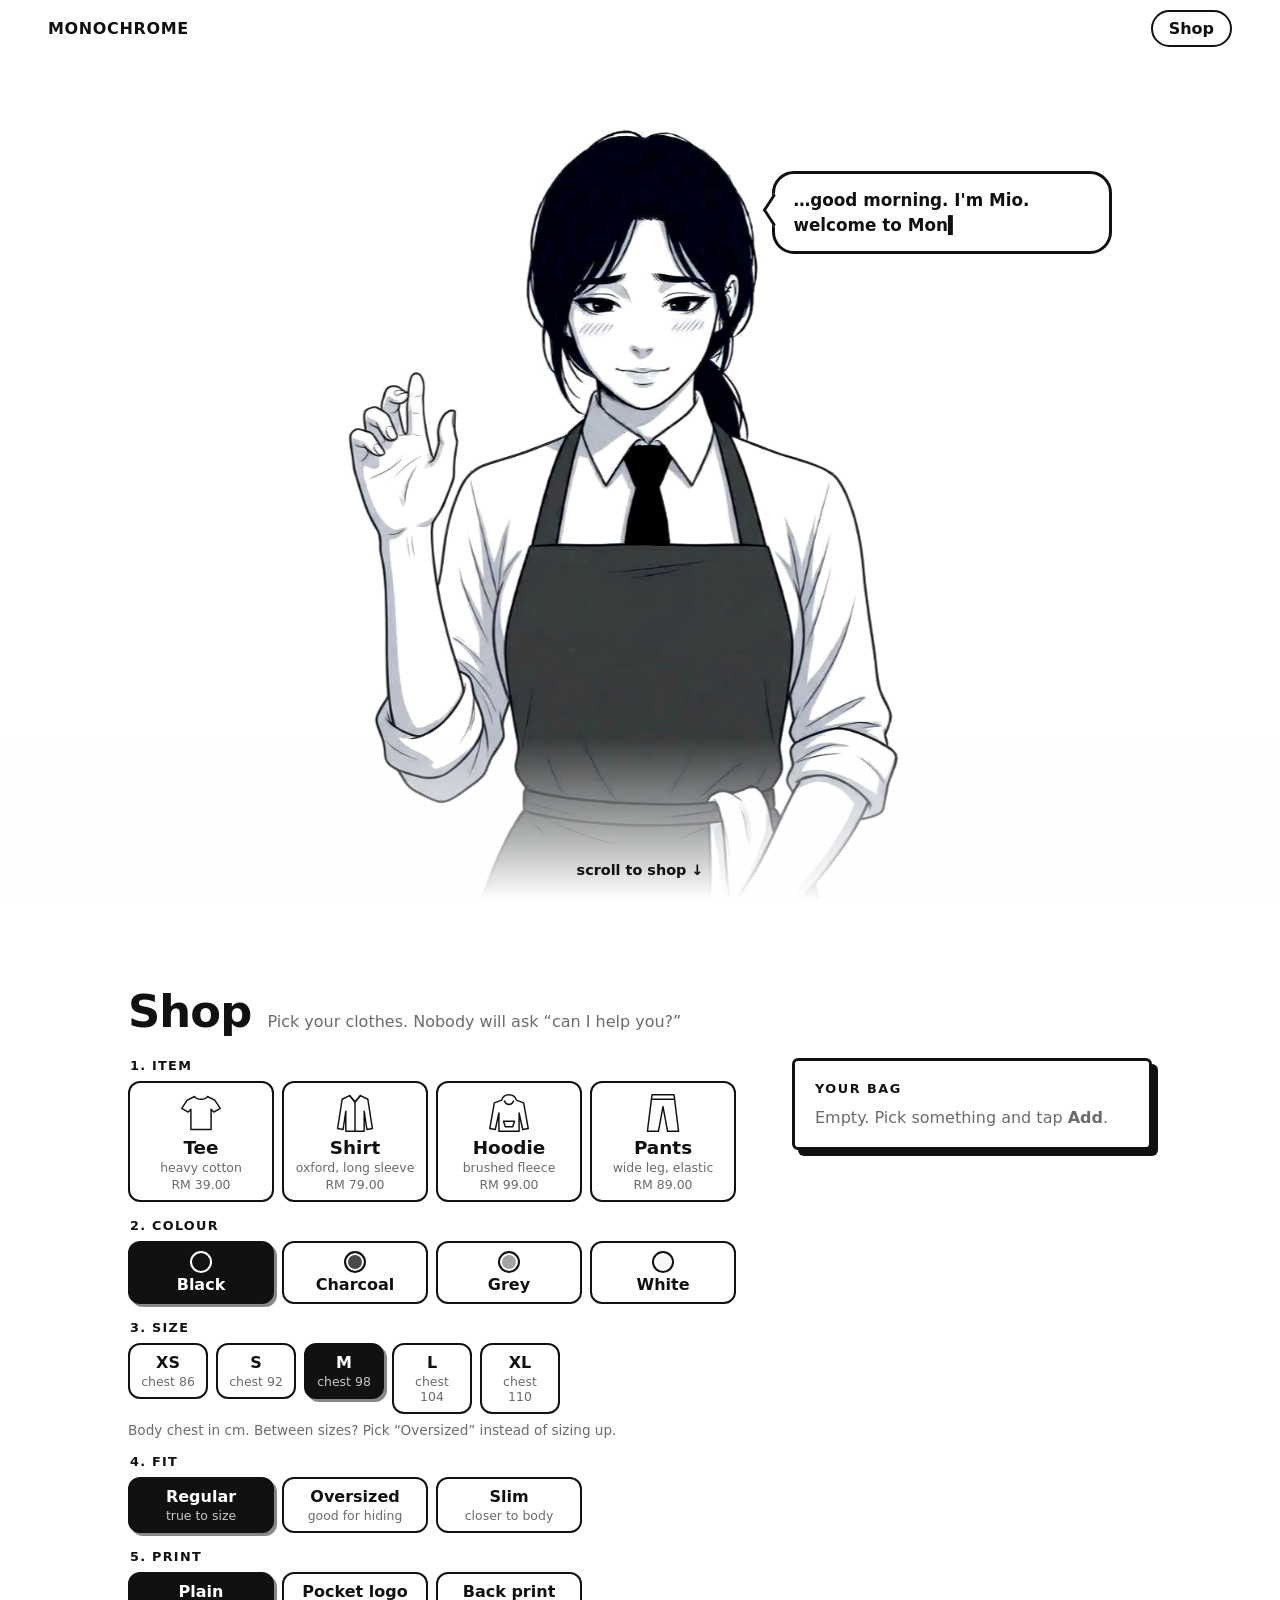
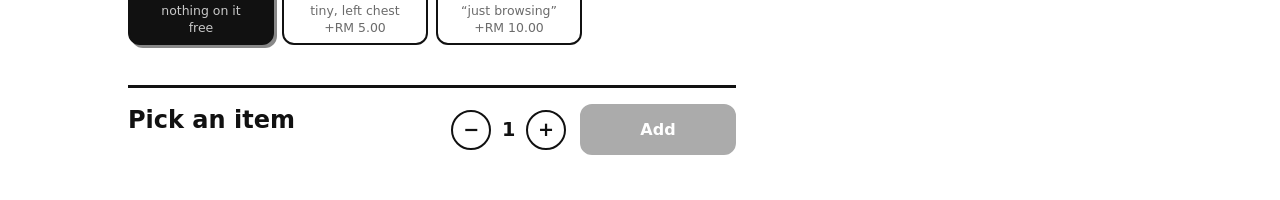
==== index.html @ e7233a68 "Monochrome: black-and-white clothing shop with Mio Same template as kopi-introvert: shy shopkeeper h" ====
<!doctype html>
<html lang="en">
<head>
  <meta charset="utf-8">
  <meta name="viewport" content="width=device-width, initial-scale=1, viewport-fit=cover">
  <meta name="theme-color" content="#ffffff">
  <meta name="description" content="Black-and-white clothing, picked without small talk.">
  <title>Monochrome</title>
  <link rel="stylesheet" href="styles.css">
</head>
<body>
  <nav class="nav">
    <a class="brand" id="brand" href="#hero">Monochrome</a>
    <a class="nav-order" href="#order">Shop</a>
  </nav>

  <!-- ── Section 1: Mio runs the shop ── -->
  <section class="hero" id="hero" aria-label="Mio, the shy shopkeeper">
    <div class="mio-figure" id="mioFigure">
      <button class="mio" id="mio" type="button" aria-label="Poke Mio">
        <img class="mio-img" id="mioImg" alt="" decoding="async">
        <img class="mio-blink" id="mioBlink" alt="" decoding="async">
      </button>

      <div class="bubble" id="bubble">
        <p class="bubble-text" id="bubbleText" aria-hidden="true"></p>
        <p class="sr-only" id="bubbleLive" aria-live="polite"></p>
        <div class="bubble-choices" id="choices" role="group" aria-label="Reply to Mio"></div>
      </div>
    </div>

    <button class="talk-btn" id="talkBtn" type="button" hidden>Talk to Mio</button>
    <a class="scroll-cue" href="#order">scroll to shop <span aria-hidden="true">↓</span></a>
  </section>

  <!-- ── Section 2: shopping ── -->
  <section class="order" id="order" aria-labelledby="orderTitle">
    <header class="order-head">
      <h2 id="orderTitle">Shop</h2>
      <p>Pick your clothes. Nobody will ask “can I help you?”</p>
    </header>

    <div class="order-grid">
      <form class="builder" id="builder">
        <fieldset>
          <legend>1. Item</legend>
          <div class="chips items" id="itemChips"></div>
        </fieldset>

        <fieldset>
          <legend>2. Colour</legend>
          <div class="chips" id="colourChips"></div>
        </fieldset>

        <fieldset>
          <legend>3. Size</legend>
          <div class="chips sizes" id="sizeChips"></div>
          <p class="hint" id="sizeHint">&nbsp;</p>
        </fieldset>

        <fieldset>
          <legend>4. Fit</legend>
          <div class="chips" id="fitChips"></div>
        </fieldset>

        <fieldset>
          <legend>5. Print</legend>
          <div class="chips" id="printChips"></div>
          <p class="hint" id="printHint">Pants don’t get a back print. Nobody looks there anyway.</p>
        </fieldset>

        <div class="add-row">
          <div class="add-name">
            <span class="preview" id="preview" aria-hidden="true"></span>
            <div class="add-text">
              <p class="name-line" id="nameLine">Pick an item</p>
              <p class="plain" id="plainName">&nbsp;</p>
            </div>
          </div>
          <div class="qty" role="group" aria-label="Quantity">
            <button type="button" id="qtyDown" aria-label="One less">−</button>
            <output id="qty" aria-live="polite">1</output>
            <button type="button" id="qtyUp" aria-label="One more">+</button>
          </div>
          <button type="submit" class="btn main" id="addBtn" disabled>Add <span id="addPrice"></span></button>
        </div>
      </form>

      <aside class="summary-wrap">
        <!-- Mio peeking over the bag card (shows once assets/peek.jpg exists) -->
        <div class="peek" id="peek" aria-hidden="true">
          <div class="peek-clip"><img class="peek-img" id="peekImg" alt="" decoding="async"></div>
          <p class="peek-bubble" id="peekBubble"></p>
        </div>
        <div class="summary" id="summary" aria-live="polite"></div>
      </aside>
    </div>
  </section>

  <script src="config.js"></script>
  <script src="app.js"></script>
  <script src="mio.js"></script>
</body>
</html>
---- styles.css ----
/* Monochrome: black & white, manga style — to match Mio's ink art. */
:root {
  --paper: #ffffff;
  --ink: #111111;
  --grey: #6b6b6b;
  --soft: #f0f0f0;
  --line: 3px solid var(--ink);
  --nav-h: 56px;
  color-scheme: light;
  font-family: system-ui, -apple-system, "Segoe UI", Roboto, sans-serif;
  color: var(--ink);
}

* { box-sizing: border-box; }
html { scroll-behavior: smooth; }
html, body { margin: 0; background: var(--paper); }
.sr-only { position: absolute; width: 1px; height: 1px; overflow: hidden; clip: rect(0 0 0 0); white-space: nowrap; }
button { font: inherit; color: inherit; }
a { color: inherit; }

/* ── Nav ── */
.nav {
  position: fixed; top: 0; left: 0; right: 0; z-index: 20; height: var(--nav-h);
  display: flex; align-items: center; justify-content: space-between;
  padding: 0 clamp(16px, 4vw, 48px);
  background: rgba(255, 255, 255, .85); backdrop-filter: blur(6px);
}
.brand { font-weight: 900; letter-spacing: .04em; text-transform: uppercase; text-decoration: none; }
.nav-order {
  font-weight: 800; text-decoration: none; padding: 7px 16px;
  border: 2px solid var(--ink); border-radius: 999px;
}
.nav-order:hover { background: var(--ink); color: var(--paper); }

/* ══ Section 1: hero ══ */
.hero {
  position: relative; overflow: hidden; isolation: isolate;
  height: 100vh; height: 100svh; min-height: 520px;
  background: var(--paper);
}
.hero::after { /* fade into the next section, like the portfolio */
  content: ""; position: absolute; inset: 0; z-index: 3; pointer-events: none;
  background: linear-gradient(to bottom, transparent 82%, var(--paper) 100%);
}
.mio-figure {
  position: absolute; bottom: 0; left: 50%; z-index: 1;
  height: min(92%, 125vw); aspect-ratio: 1 / 1;
  transform: translateX(-50%);
  animation: rise 1s cubic-bezier(.2, .8, .2, 1) .2s both;
}
@keyframes rise { from { opacity: 0; translate: 0 10%; } }
.mio {
  position: absolute; inset: 0; padding: 0; border: 0; background: none; cursor: pointer;
  -webkit-tap-highlight-color: transparent;
  transform-origin: 50% 100%;
  animation: breathe 4.2s ease-in-out infinite;
}
@keyframes breathe { 50% { transform: scale(1.004, 1.012); } }
.mio img {
  position: absolute; inset: 0; width: 100%; height: 100%; object-fit: contain;
  /* The art's background is slightly off-white: lift it to pure white and fade the edges
     so there's no visible rectangle around her. */
  filter: brightness(1.03) contrast(1.04);
  -webkit-mask-image: linear-gradient(to right, transparent, #000 14%, #000 86%, transparent),
                      linear-gradient(to bottom, transparent, #000 6%);
  -webkit-mask-composite: source-in;
  mask-image: linear-gradient(to right, transparent, #000 14%, #000 86%, transparent),
              linear-gradient(to bottom, transparent, #000 6%);
  mask-composite: intersect;
}
.mio-blink { visibility: hidden; }
.mio.can-blink.blinking .mio-blink { visibility: visible; }
.mio.pop .mio-img { animation: pop .26s cubic-bezier(.3, 1.5, .5, 1); }
@keyframes pop { from { translate: 0 1.4%; } }
.mio:focus-visible { outline: 3px dashed var(--ink); outline-offset: -20px; }

/* Speech bubble: beside her head on desktop */
.bubble {
  position: absolute; z-index: 4;
  left: 66%; top: 12%;
  width: max-content; max-width: min(340px, 34vw);
  padding: 14px 18px;
  background: var(--paper); border: var(--line); border-radius: 22px;
  opacity: 0; transform: scale(.6) rotate(-4deg); transform-origin: 0 30px;
  transition: opacity .18s ease, transform .28s cubic-bezier(.3, 1.6, .5, 1);
}
.bubble.show { opacity: 1; transform: none; }
.bubble::after { /* tail pointing left at her face */
  content: ""; position: absolute; left: -11px; top: 26px;
  width: 17px; height: 17px; background: var(--paper);
  border-left: var(--line); border-bottom: var(--line);
  transform: rotate(45deg) skew(12deg, 12deg);
}
.bubble-text { margin: 0; font-size: 1.05rem; font-weight: 600; line-height: 1.45; min-height: 1.45em; }
.bubble-text em { font-style: normal; font-weight: 900; }
.bubble.typing .bubble-text::after { content: "▍"; animation: caret .7s steps(1) infinite; }
@keyframes caret { 50% { opacity: 0; } }

.bubble-choices { display: flex; flex-wrap: wrap; gap: 6px; margin-top: 10px; }
.bubble-choices:empty { display: none; }
.choice {
  padding: 8px 14px; cursor: pointer; text-align: left;
  font-size: .9rem; font-weight: 700;
  background: var(--paper); border: 2px solid var(--ink); border-radius: 999px;
  animation: choice-in .2s ease-out backwards;
}
.choice:hover, .choice:focus-visible { background: var(--ink); color: var(--paper); outline: none; }
.choice.main { background: var(--ink); color: var(--paper); }
.choice.main:hover { background: #444; }
.choice em { font-style: normal; font-weight: 900; }
@keyframes choice-in { from { opacity: 0; translate: 0 4px; } }

.talk-btn, .scroll-cue {
  position: absolute; left: 50%; z-index: 5; translate: -50% 0;
  font-weight: 800; text-decoration: none; white-space: nowrap;
}
.talk-btn {
  bottom: 84px; padding: 10px 20px; cursor: pointer;
  background: var(--paper); border: var(--line); border-radius: 999px; box-shadow: 3px 3px 0 var(--ink);
}
.scroll-cue { bottom: 22px; font-size: .9rem; animation: nudge 1.8s ease-in-out infinite; }
@keyframes nudge { 50% { translate: -50% 5px; } }

/* Phones: bubble centered above her head */
@media (max-width: 700px) {
  .mio-figure { height: min(78%, 125vw); }
  .bubble {
    left: 50%; top: auto; bottom: 92%;
    width: calc(100vw - 32px); max-width: 420px;
    transform-origin: 50% 100%; translate: -50% 0;
  }
  .bubble::after {
    left: calc(50% - 9px); top: auto; bottom: -11px;
    border-left: 0; border-right: var(--line);
  }
}

/* ══ Section 2: order ══ */
.order {
  /* A full screen of its own, like the hero */
  min-height: 100vh; min-height: 100svh;
  display: flex; flex-direction: column; justify-content: center;
  max-width: 1120px; margin: 0 auto;
  padding: calc(var(--nav-h) + 16px) clamp(16px, 4vw, 48px) 32px;
}
.order-head { display: flex; flex-wrap: wrap; align-items: baseline; gap: 4px 16px; }
.order-head h2 { margin: 0; font-size: clamp(2rem, 4vw, 2.8rem); font-weight: 900; letter-spacing: -.02em; }
.order-head p { margin: 0; color: var(--grey); }
.order-grid { display: grid; grid-template-columns: 1fr; gap: 40px; margin-top: 20px; }
@media (min-width: 900px) {
  .order-grid { grid-template-columns: minmax(0, 1fr) 360px; gap: 56px; }
  .order-grid .summary-wrap { position: sticky; top: calc(var(--nav-h) + 24px); align-self: start; }
}

fieldset { border: 0; padding: 0; margin: 0 0 16px; }
legend { font-weight: 900; font-size: .8rem; text-transform: uppercase; letter-spacing: .1em; margin-bottom: 8px; }
.chips { display: grid; grid-template-columns: repeat(auto-fill, minmax(118px, 1fr)); gap: 8px; }
.chip { position: relative; cursor: pointer; }
.chip input { position: absolute; opacity: 0; pointer-events: none; }
.chip span {
  display: flex; flex-direction: column; align-items: center; justify-content: center; gap: 2px;
  min-height: 54px; padding: 8px; text-align: center;
  border: 2px solid var(--ink); border-radius: 12px; background: var(--paper);
  transition: background .12s, color .12s, transform .08s;
}
.items .chip span { min-height: 120px; }
.items .chip b { font-size: 1.15rem; }
.sizes { grid-template-columns: repeat(auto-fill, minmax(76px, 1fr)); }

/* Garment outlines: --fill is the chosen colour (transparent on the item chips) */
.garment { display: block; width: 44px; height: 44px; overflow: visible; }
.garment path { fill: var(--fill); stroke: currentColor; stroke-width: 1.6; stroke-linejoin: round; stroke-linecap: round; }
.garment path[fill="none"] { fill: none; }
.swatch {
  display: block; width: 22px; height: 22px; border-radius: 50%;
  border: 2px solid var(--ink); box-shadow: inset 0 0 0 2px var(--paper);
}
.chip input:checked + span .swatch { border-color: var(--paper); box-shadow: inset 0 0 0 2px var(--ink); }
.chip small { color: var(--grey); font-size: .78rem; }
.chip:hover span { background: var(--soft); }
.chip input:checked + span { background: var(--ink); color: var(--paper); box-shadow: 3px 3px 0 #888; }
.chip input:checked + span small { color: #c8c8c8; }
.chip input:focus-visible + span { outline: 3px dashed var(--ink); outline-offset: 3px; }
.chip input:disabled + span { opacity: .3; cursor: not-allowed; }
.chip:active span { transform: scale(.97); }
.hint { margin: 8px 0 0; font-size: .85rem; color: var(--grey); }

.builder.flash { animation: flash .8s ease-out; }
@keyframes flash { 30% { background: var(--soft); } }

/* Fixed layout so picking an item never changes the section's height */
.add-row {
  display: grid; grid-template-columns: minmax(0, 1fr) auto auto; align-items: center; gap: 14px;
  padding: 16px 0 0; border-top: var(--line);
}
.add-row .btn { min-width: 156px; }
.add-name { min-width: 0; display: flex; align-items: center; gap: 12px; }
.add-text { min-width: 0; }
.preview { flex: none; width: 56px; height: 56px; display: grid; place-items: center; }
.preview:empty { display: none; }
.preview .garment, .order-list .mini .garment { color: #6b6b6b; }
.preview .garment { width: 56px; height: 56px; }
.name-line, .plain { white-space: nowrap; overflow: hidden; text-overflow: ellipsis; }
.name-line { margin: 0; font-size: 1.5rem; font-weight: 900; line-height: 1.15; }
.plain { margin: 2px 0 0; color: var(--grey); font-size: .9rem; }
@media (max-width: 560px) {
  .add-row { grid-template-columns: auto minmax(0, 1fr); grid-template-areas: "name name" "qty add"; }
  .add-name { grid-area: name; }
  .qty { grid-area: qty; }
  .add-row .btn { grid-area: add; min-width: 0; }
}
.qty { display: flex; align-items: center; gap: 4px; }
.qty button {
  width: 40px; height: 40px; border-radius: 50%; cursor: pointer; font-size: 1.2rem; font-weight: 800;
  border: 2px solid var(--ink); background: var(--paper);
}
.qty output { min-width: 2ch; text-align: center; font-size: 1.2rem; font-weight: 900; }

.btn {
  padding: 13px 20px; cursor: pointer; font-weight: 800; font-size: 1rem;
  border: var(--line); border-radius: 12px; background: var(--paper);
  box-shadow: 3px 3px 0 var(--ink); transition: transform .08s, box-shadow .08s;
}
.btn:active { transform: translate(3px, 3px); box-shadow: none; }
.btn.main { background: var(--ink); color: var(--paper); }
.btn:disabled { opacity: .35; cursor: not-allowed; box-shadow: none; }
.btn.quiet { border-style: dashed; box-shadow: none; }
.btn-row { display: flex; gap: 10px; margin-top: 16px; }
.btn-row .btn { flex: 1; }

/* ── Order summary card ── */
.summary-wrap { position: relative; }
.summary {
  position: relative; z-index: 2; padding: 20px;
  border: var(--line); border-radius: 6px; background: var(--paper);
  box-shadow: 6px 6px 0 var(--ink);
}
.summary h3 { margin: 0 0 12px; font-size: .8rem; font-weight: 900; text-transform: uppercase; letter-spacing: .12em; }
.empty { margin: 0; color: var(--grey); }
.order-list { list-style: none; margin: 0; padding: 0; }
.order-list li { display: flex; align-items: center; gap: 10px; padding: 10px 0; border-top: 1px solid var(--ink); }
.order-list .q { font-weight: 900; min-width: 2.2ch; }
.order-list .mini .garment { width: 30px; height: 30px; }
.order-list .info { flex: 1; min-width: 0; }
.order-list .info b { display: block; }
.order-list .info small { color: var(--grey); }
.order-list .remove {
  width: 28px; height: 28px; flex: none; border-radius: 50%; cursor: pointer;
  border: 2px solid var(--ink); background: var(--paper);
}
.total { display: flex; justify-content: space-between; padding-top: 12px; border-top: var(--line); font-size: 1.15rem; font-weight: 900; }

.pay-amount { text-align: center; font-size: 2rem; font-weight: 900; margin: 0 0 10px; }
.qr-box {
  position: relative; width: min(240px, 100%); aspect-ratio: 1; margin: 0 auto; padding: 12px;
  border: var(--line); border-radius: 6px;
}
.qr-box img, .qr-box svg { display: block; width: 100%; height: 100%; object-fit: contain; }
.qr-demo {
  position: absolute; left: 8px; right: 8px; bottom: 8px; margin: 0; padding: 5px 6px;
  background: var(--ink); color: var(--paper); font-size: .72rem; text-align: center; border-radius: 4px;
}
.payee { text-align: center; color: var(--grey); margin: 8px 0 0; }

.card-kicker { margin: 0; text-align: center; font-size: .75rem; font-weight: 900; text-transform: uppercase; letter-spacing: .14em; }
.card-number { margin: 2px 0 10px; text-align: center; font-size: 3.6rem; font-weight: 900; line-height: 1; letter-spacing: -.03em; }
.card-items { list-style: none; margin: 0; padding: 0; }
.card-items li { padding: 10px 0; border-top: 2px solid var(--ink); }
.card-items .big { display: block; font-size: 1.5rem; font-weight: 900; line-height: 1.1; }
.card-items small { color: var(--grey); }
.card-meta { margin: 12px 0 0; text-align: center; color: var(--grey); font-size: .85rem; }

/* ── Mio peeking over the summary card ── */
.peek {
  display: none; position: absolute; z-index: 1; top: 0; right: 8%;
  width: clamp(160px, 22vw, 240px); aspect-ratio: 2 / 1;
  transform: translateY(-75%);          /* the drawn table edge sits on the card's top edge */
}
.peek.ready { display: block; }
.peek-clip { position: absolute; inset: 0 0 25% 0; overflow: hidden; }
.peek-img { display: block; width: 100%; height: auto; translate: 0 75%; transition: translate .5s cubic-bezier(.3, .7, .3, 1); }
.peek.up .peek-img { translate: 0 0; }
.peek-bubble {
  position: absolute; right: 100%; top: 0; margin: 0 8px 0 0;
  width: max-content; max-width: 200px; padding: 8px 12px;
  background: var(--paper); border: 2px solid var(--ink); border-radius: 16px;
  font-size: .85rem; font-weight: 700;
  opacity: 0; transform: scale(.7); transform-origin: 100% 100%;
  transition: opacity .15s, transform .25s cubic-bezier(.3, 1.6, .5, 1);
}
.peek-bubble.show { opacity: 1; transform: none; }

@media (prefers-reduced-motion: reduce) {
  html { scroll-behavior: auto; }
  *, *::before, *::after { animation: none !important; transition: none !important; }
}
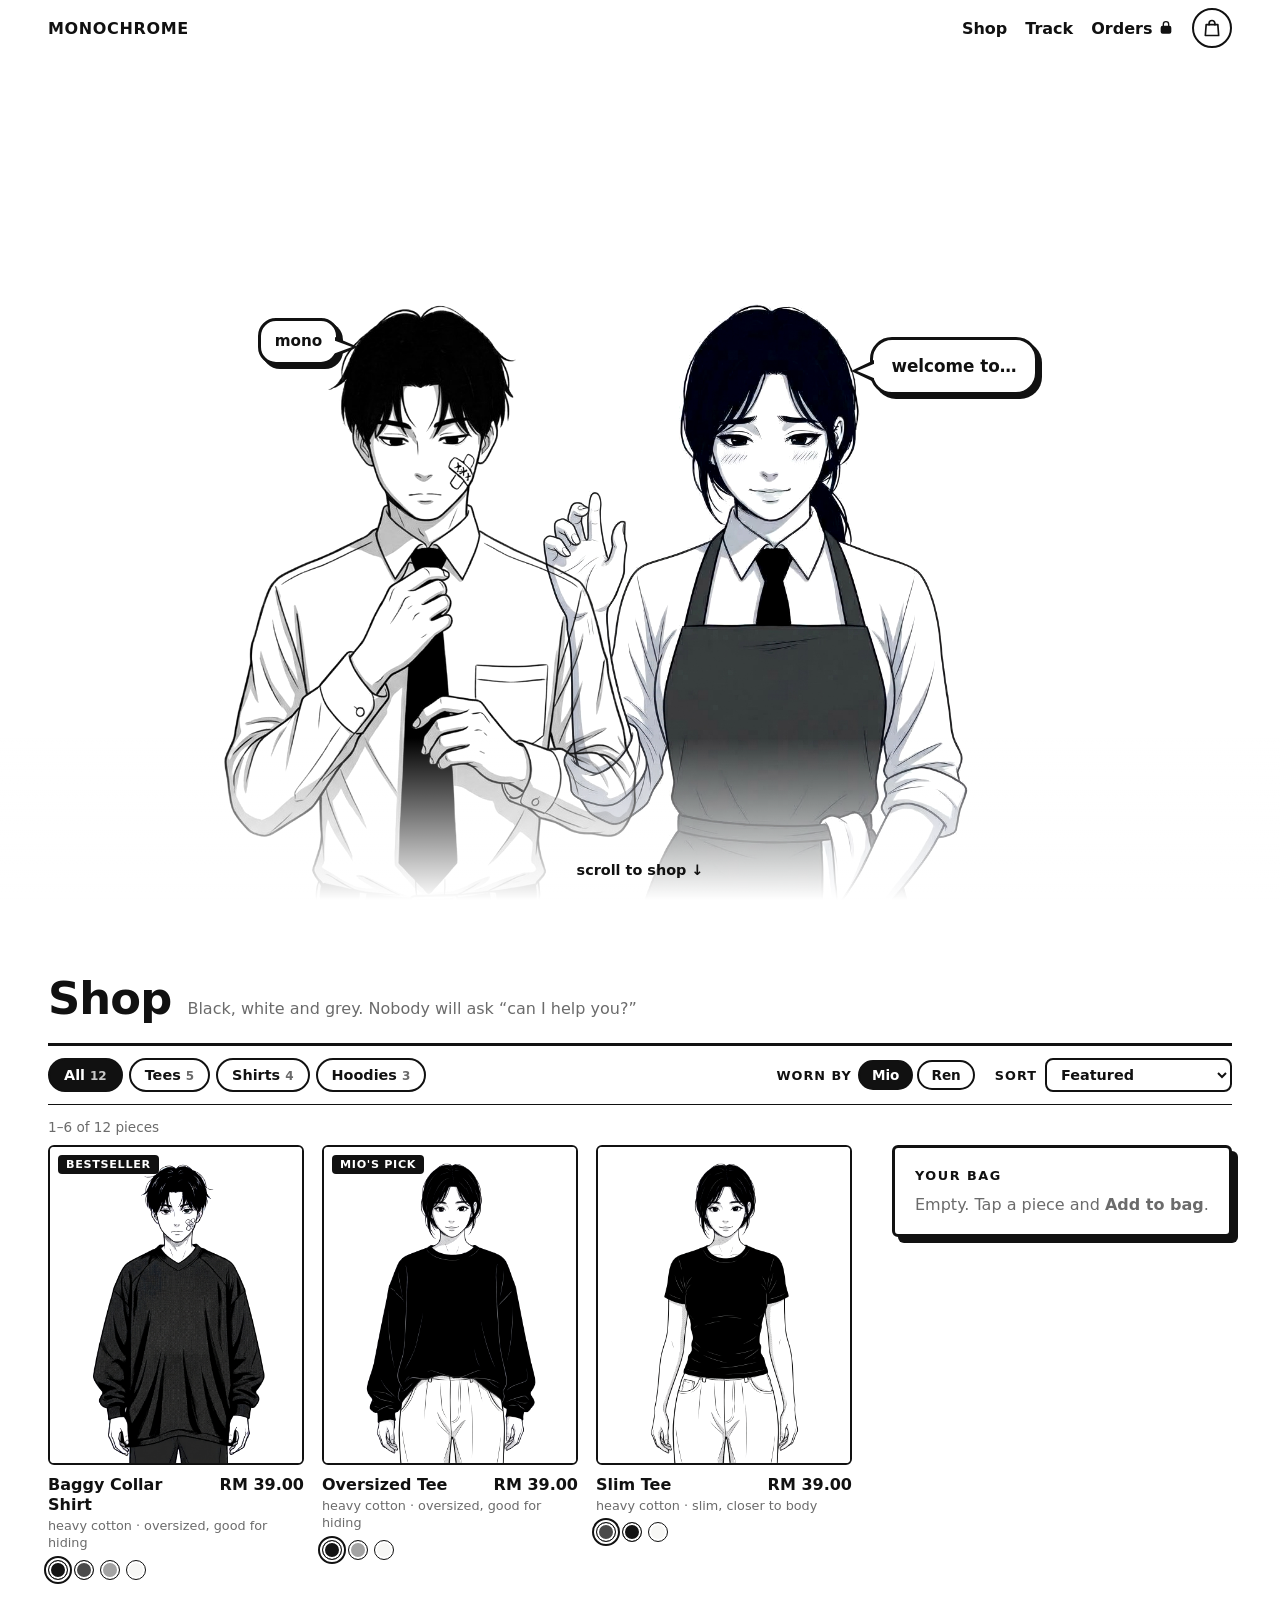
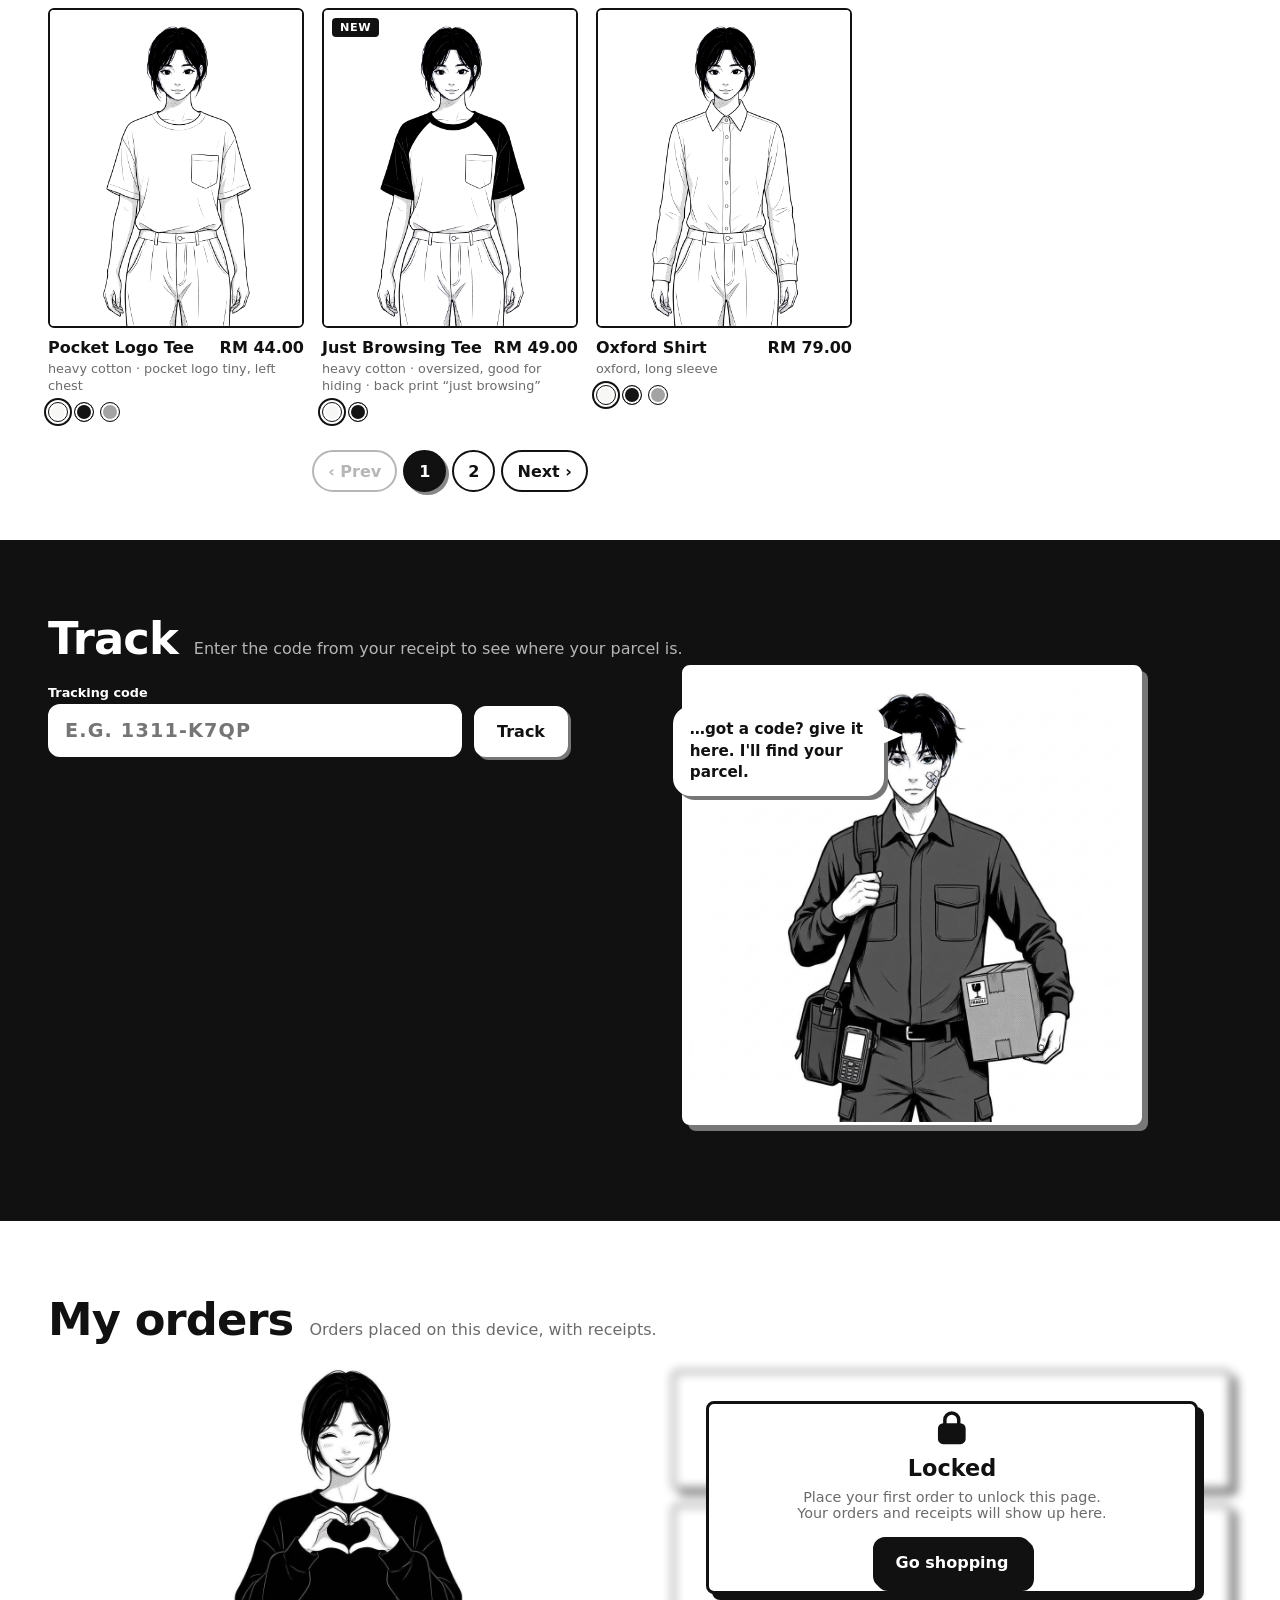
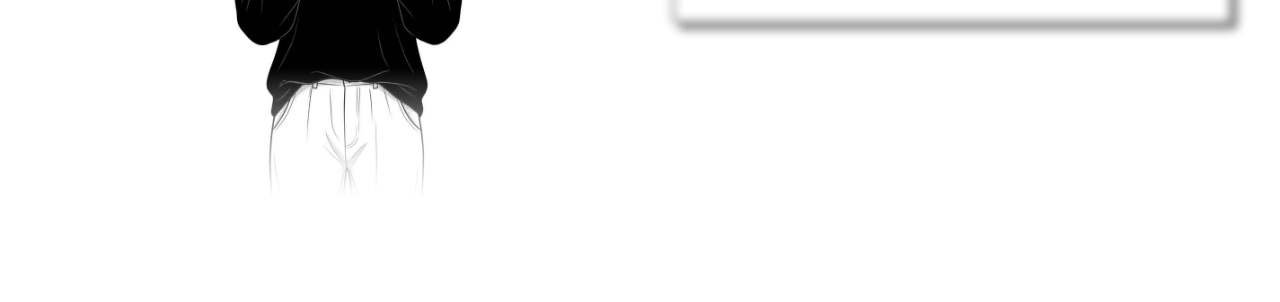
==== commit 461c0213: "monochrome" ====
--- a/index.html
+++ b/index.html
@@ -11,11 +11,29 @@
 <body>
   <nav class="nav">
     <a class="brand" id="brand" href="#hero">Monochrome</a>
-    <a class="nav-order" href="#order">Shop</a>
+    <div class="nav-links">
+      <a class="nav-link" href="#order">Shop</a>
+      <a class="nav-link" href="#track">Track</a>
+      <a class="nav-link nav-me" id="navMe" href="#me" data-locked="true">Orders <span class="lock-slot"></span></a>
+      <a class="nav-order" id="navBag" href="#bag" aria-label="Bag, empty">
+        <svg class="bag-icon" viewBox="0 0 24 24" aria-hidden="true"><path d="M5 8h14l1 13H4Z"/><path d="M8.5 8V6.5a3.5 3.5 0 0 1 7 0V8" fill="none"/></svg>
+        <span class="bag-count" id="bagCount" aria-hidden="true" hidden>0</span>
+      </a>
+    </div>
   </nav>
 
   <!-- ── Section 1: Mio runs the shop ── -->
-  <section class="hero" id="hero" aria-label="Mio, the shy shopkeeper">
+  <section class="hero" id="hero" aria-label="Mio and Ren, the shopkeepers">
+    <!-- Ren: desktop only, stands beside Mio and chimes in -->
+    <div class="ren-figure" id="renFigure">
+      <button class="ren" id="ren" type="button" aria-label="Poke Ren">
+        <img class="ren-img" id="renImg" alt="" decoding="async">
+        <img class="ren-blink" id="renBlink" alt="" decoding="async">
+      </button>
+      <p class="ren-bubble" id="renBubble" aria-hidden="true"></p>
+      <p class="sr-only" id="renLive" aria-live="polite"></p>
+    </div>
+
     <div class="mio-figure" id="mioFigure">
       <button class="mio" id="mio" type="button" aria-label="Poke Mio">
         <img class="mio-img" id="mioImg" alt="" decoding="async">
@@ -33,61 +51,36 @@
     <a class="scroll-cue" href="#order">scroll to shop <span aria-hidden="true">↓</span></a>
   </section>
 
-  <!-- ── Section 2: shopping ── -->
+  <!-- ── Section 2: the catalogue ── -->
   <section class="order" id="order" aria-labelledby="orderTitle">
     <header class="order-head">
       <h2 id="orderTitle">Shop</h2>
-      <p>Pick your clothes. Nobody will ask “can I help you?”</p>
+      <p>Black, white and grey. Nobody will ask “can I help you?”</p>
     </header>
 
+    <div class="shop-bar">
+      <div class="tabs" id="tabs" role="group" aria-label="Category"></div>
+      <div class="bar-right">
+        <div class="worn" role="group" aria-label="Worn by"><span>Worn by</span><span id="worn"></span></div>
+        <label class="sort">Sort
+          <select id="sort">
+            <option value="featured">Featured</option>
+            <option value="low">Price: low to high</option>
+            <option value="high">Price: high to low</option>
+          </select>
+        </label>
+      </div>
+    </div>
+
     <div class="order-grid">
-      <form class="builder" id="builder">
-        <fieldset>
-          <legend>1. Item</legend>
-          <div class="chips items" id="itemChips"></div>
-        </fieldset>
+      <div>
+        <p class="count" id="count"></p>
+        <div class="products" id="products"></div>
+        <nav class="pager" id="pager" aria-label="Pages"></nav>
+      </div>
 
-        <fieldset>
-          <legend>2. Colour</legend>
-          <div class="chips" id="colourChips"></div>
-        </fieldset>
-
-        <fieldset>
-          <legend>3. Size</legend>
-          <div class="chips sizes" id="sizeChips"></div>
-          <p class="hint" id="sizeHint">&nbsp;</p>
-        </fieldset>
-
-        <fieldset>
-          <legend>4. Fit</legend>
-          <div class="chips" id="fitChips"></div>
-        </fieldset>
-
-        <fieldset>
-          <legend>5. Print</legend>
-          <div class="chips" id="printChips"></div>
-          <p class="hint" id="printHint">Pants don’t get a back print. Nobody looks there anyway.</p>
-        </fieldset>
-
-        <div class="add-row">
-          <div class="add-name">
-            <span class="preview" id="preview" aria-hidden="true"></span>
-            <div class="add-text">
-              <p class="name-line" id="nameLine">Pick an item</p>
-              <p class="plain" id="plainName">&nbsp;</p>
-            </div>
-          </div>
-          <div class="qty" role="group" aria-label="Quantity">
-            <button type="button" id="qtyDown" aria-label="One less">−</button>
-            <output id="qty" aria-live="polite">1</output>
-            <button type="button" id="qtyUp" aria-label="One more">+</button>
-          </div>
-          <button type="submit" class="btn main" id="addBtn" disabled>Add <span id="addPrice"></span></button>
-        </div>
-      </form>
-
-      <aside class="summary-wrap">
-        <!-- Mio peeking over the bag card (shows once assets/peek.jpg exists) -->
+      <aside class="summary-wrap" id="bag">
+        <!-- Mio peeking over the bag card (shows once assets/mio/peek.jpg exists) -->
         <div class="peek" id="peek" aria-hidden="true">
           <div class="peek-clip"><img class="peek-img" id="peekImg" alt="" decoding="async"></div>
           <p class="peek-bubble" id="peekBubble"></p>
@@ -97,8 +90,56 @@
     </div>
   </section>
 
+  <!-- ── Section 3: track your parcel ── -->
+  <section class="track-band" id="track" aria-labelledby="trackTitle">
+   <div class="order track">
+    <header class="order-head">
+      <h2 id="trackTitle">Track</h2>
+      <p>Enter the code from your receipt to see where your parcel is.</p>
+    </header>
+    <div class="track-grid">
+      <div class="track-main">
+        <form class="track-form" id="trackForm">
+          <label>Tracking code
+            <input id="trackCode" name="code" required maxlength="20" autocomplete="off" autocapitalize="characters" spellcheck="false" placeholder="e.g. 1311-K7QP">
+          </label>
+          <button type="submit" class="btn main">Track</button>
+        </form>
+        <div class="track-recent" id="trackRecent"></div>
+        <div class="track-result" id="trackResult" aria-live="polite"></div>
+      </div>
+      <!-- Ren the courier, to the right of the card (assets/ren/courier.jpg); he comments on the status -->
+      <div class="track-ren-wrap">
+        <p class="track-bubble" id="trackBubble">…got a code? give it here. I'll find your parcel.</p>
+        <img class="track-ren" id="trackRen" src="assets/ren/courier.jpg" alt="Ren in a courier uniform, carrying a parcel" decoding="async" loading="lazy">
+      </div>
+    </div>
+   </div>
+  </section>
+
+  <!-- ── Section 4: your orders (locked until you've ordered) ── -->
+  <section class="me" id="me" aria-labelledby="meTitle">
+    <div class="order me-inner">
+      <header class="order-head">
+        <h2 id="meTitle">My orders</h2>
+        <p>Orders placed on this device, with receipts.</p>
+      </header>
+      <div class="me-grid">
+        <!-- Mio on the left (assets/mio/thanks.jpg), the orders on the right -->
+        <img class="me-mio" src="assets/mio/thanks.jpg" alt="Mio making a heart with her hands" decoding="async" loading="lazy">
+        <div id="meBody"></div>
+      </div>
+    </div>
+  </section>
+
+  <!-- Quick view: filled in by app.js -->
+  <dialog class="quick" id="quick" aria-labelledby="qvTitle"></dialog>
+
+  <!-- Receipt: opens when an order is complete; filled in by app.js -->
+  <dialog class="quick receipt" id="receipt" aria-labelledby="rcTitle"></dialog>
+
   <script src="config.js"></script>
   <script src="app.js"></script>
-  <script src="mio.js"></script>
+  <script src="hero.js"></script>
 </body>
 </html>
--- a/styles.css
+++ b/styles.css
@@ -27,10 +27,22 @@
 }
 .brand { font-weight: 900; letter-spacing: .04em; text-transform: uppercase; text-decoration: none; }
 .nav-order {
-  font-weight: 800; text-decoration: none; padding: 7px 16px;
-  border: 2px solid var(--ink); border-radius: 999px;
-}
+  position: relative; display: grid; place-items: center; width: 40px; height: 40px;
+  text-decoration: none; border: 2px solid var(--ink); border-radius: 50%;
+}
+.bag-icon { width: 20px; height: 20px; fill: none; stroke: currentColor; stroke-width: 2; stroke-linejoin: round; stroke-linecap: round; }
+.bag-count {
+  position: absolute; top: -6px; right: -6px; min-width: 20px; height: 20px; padding: 0 5px;
+  display: grid; place-items: center; font-size: .72rem; font-weight: 900; line-height: 1;
+  background: var(--ink); color: var(--paper); border: 2px solid var(--paper); border-radius: 999px;
+}
+.bag-count[hidden] { display: none; }
 .nav-order:hover { background: var(--ink); color: var(--paper); }
+.nav-links { display: flex; align-items: center; gap: 18px; }
+.nav-link { font-weight: 800; text-decoration: none; }
+.nav-link:hover { text-decoration: underline; }
+.nav-order.bump { animation: bump .35s cubic-bezier(.3, 1.6, .5, 1); }
+@keyframes bump { 40% { transform: scale(1.15); } }
 
 /* ══ Section 1: hero ══ */
 .hero {
@@ -56,7 +68,7 @@
   animation: breathe 4.2s ease-in-out infinite;
 }
 @keyframes breathe { 50% { transform: scale(1.004, 1.012); } }
-.mio img {
+.mio img, .ren img {
   position: absolute; inset: 0; width: 100%; height: 100%; object-fit: contain;
   /* The art's background is slightly off-white: lift it to pure white and fade the edges
      so there's no visible rectangle around her. */
@@ -81,16 +93,17 @@
   width: max-content; max-width: min(340px, 34vw);
   padding: 14px 18px;
   background: var(--paper); border: var(--line); border-radius: 22px;
+  box-shadow: 4px 4px 0 var(--ink);   /* hard manga shadow, same as the buttons */
   opacity: 0; transform: scale(.6) rotate(-4deg); transform-origin: 0 30px;
   transition: opacity .18s ease, transform .28s cubic-bezier(.3, 1.6, .5, 1);
 }
 .bubble.show { opacity: 1; transform: none; }
-.bubble::after { /* tail pointing left at her face */
-  content: ""; position: absolute; left: -11px; top: 26px;
-  width: 17px; height: 17px; background: var(--paper);
-  border-left: var(--line); border-bottom: var(--line);
-  transform: rotate(45deg) skew(12deg, 12deg);
-}
+/* Sharp pointed tail, drawn as an ink triangle with a white one on top: points left at her face */
+.bubble::before, .bubble::after, .ren-bubble::before, .ren-bubble::after {
+  content: ""; position: absolute; width: 0; height: 0; border-style: solid; border-color: transparent;
+}
+.bubble::before { left: -22px; top: 20px; border-width: 11px 23px 11px 0; border-right-color: var(--ink); }
+.bubble::after  { left: -16px; top: 23px; border-width: 8px 19px 8px 0;  border-right-color: var(--paper); }
 .bubble-text { margin: 0; font-size: 1.05rem; font-weight: 600; line-height: 1.45; min-height: 1.45em; }
 .bubble-text em { font-style: normal; font-weight: 900; }
 .bubble.typing .bubble-text::after { content: "▍"; animation: caret .7s steps(1) infinite; }
@@ -120,6 +133,63 @@
 }
 .scroll-cue { bottom: 22px; font-size: .9rem; animation: nudge 1.8s ease-in-out infinite; }
 @keyframes nudge { 50% { translate: -50% 5px; } }
+
+/* ── Ren: beside Mio on desktop, hidden on smaller screens ── */
+.ren-figure { display: none; }
+.ren {
+  position: absolute; inset: 0; padding: 0; border: 0; background: none; cursor: pointer;
+  -webkit-tap-highlight-color: transparent;
+  transform-origin: 50% 100%;
+  animation: breathe 4.7s ease-in-out -1.6s infinite;
+}
+.ren-blink { visibility: hidden; }
+.ren.can-blink.blinking .ren-blink { visibility: visible; }
+.ren.pop .ren-img { animation: pop .26s cubic-bezier(.3, 1.5, .5, 1); }
+.ren:focus-visible { outline: 3px dashed var(--ink); outline-offset: -20px; }
+.ren-bubble {
+  position: absolute; z-index: 4; right: 63%; top: 9%; margin: 0;
+  width: max-content; max-width: 220px; padding: 10px 14px;
+  background: var(--paper); border: var(--line); border-radius: 18px;
+  box-shadow: 4px 4px 0 var(--ink);
+  font-size: .95rem; font-weight: 600; line-height: 1.4;
+  opacity: 0; transform: scale(.6) rotate(3deg); transform-origin: 100% 24px;
+  transition: opacity .18s ease, transform .28s cubic-bezier(.3, 1.6, .5, 1);
+}
+.ren-bubble.show { opacity: 1; transform: none; }
+.ren-bubble em { font-style: normal; font-weight: 900; }
+/* tail pointing right at his face */
+.ren-bubble::before { right: -22px; top: 16px; border-width: 10px 0 10px 23px; border-left-color: var(--ink); }
+.ren-bubble::after  { right: -16px; top: 19px; border-width: 7px 0 7px 19px;  border-left-color: var(--paper); }
+@media (min-width: 1000px) {
+  .ren-figure {
+    display: block; position: absolute; bottom: 0; left: 33%; z-index: 0;
+    height: min(92%, 50vw); aspect-ratio: 1 / 1;   /* same size as Mio */
+    transform: translateX(-50%);
+    animation: rise 1s cubic-bezier(.2, .8, .2, 1) .45s both;
+  }
+  .mio-figure { left: 60%; height: min(92%, 50vw); }
+  /* White art backgrounds: multiply so Mio's white doesn't cover Ren where they overlap */
+  .mio-figure, .ren-figure { mix-blend-mode: multiply; }
+  .bubble { max-width: min(300px, 30vw); }
+  /* Talk to Ren: he steps into the middle spot and Mio moves over (hero.js moves the bubbles too) */
+  .mio-figure, .ren-figure { transition: left .7s cubic-bezier(.3, .8, .3, 1); }
+  .hero.lead-ren .ren-figure { left: 60%; z-index: 1; }
+  .hero.lead-ren .mio-figure { left: 33%; z-index: 0; }
+}
+.choice.swap { border-style: dashed; }
+
+/* Below 1000px only one of them is on screen: pick Ren and he takes Mio's spot (and her bubble) */
+@media (max-width: 999px) {
+  .hero.lead-ren .mio-figure { display: none; }
+  .hero.lead-ren .ren-figure {
+    display: block; position: absolute; bottom: 0; left: 50%; z-index: 1;
+    height: min(92%, 125vw); aspect-ratio: 1 / 1; transform: translateX(-50%);
+    animation: rise .6s cubic-bezier(.2, .8, .2, 1) both;
+  }
+}
+@media (max-width: 700px) {
+  .hero.lead-ren .ren-figure { height: min(78%, 125vw); }
+}
 
 /* Phones: bubble centered above her head */
 @media (max-width: 700px) {
@@ -129,27 +199,141 @@
     width: calc(100vw - 32px); max-width: 420px;
     transform-origin: 50% 100%; translate: -50% 0;
   }
-  .bubble::after {
-    left: calc(50% - 9px); top: auto; bottom: -11px;
-    border-left: 0; border-right: var(--line);
-  }
-}
-
-/* ══ Section 2: order ══ */
+  .bubble::before, .bubble::after { top: auto; border-color: transparent; }   /* tail points down at her head */
+  .bubble::before { left: calc(50% - 11px); bottom: -22px; border-width: 23px 11px 0; border-top-color: var(--ink); }
+  .bubble::after  { left: calc(50% - 8px);  bottom: -16px; border-width: 19px 8px 0;  border-top-color: var(--paper); }
+}
+
+/* ══ Section 2: the catalogue ══ */
 .order {
-  /* A full screen of its own, like the hero */
   min-height: 100vh; min-height: 100svh;
-  display: flex; flex-direction: column; justify-content: center;
-  max-width: 1120px; margin: 0 auto;
-  padding: calc(var(--nav-h) + 16px) clamp(16px, 4vw, 48px) 32px;
+  max-width: 1320px; margin: 0 auto;
+  padding: calc(var(--nav-h) + 16px) clamp(16px, 4vw, 48px) 48px;
 }
 .order-head { display: flex; flex-wrap: wrap; align-items: baseline; gap: 4px 16px; }
 .order-head h2 { margin: 0; font-size: clamp(2rem, 4vw, 2.8rem); font-weight: 900; letter-spacing: -.02em; }
 .order-head p { margin: 0; color: var(--grey); }
-.order-grid { display: grid; grid-template-columns: 1fr; gap: 40px; margin-top: 20px; }
-@media (min-width: 900px) {
-  .order-grid { grid-template-columns: minmax(0, 1fr) 360px; gap: 56px; }
-  .order-grid .summary-wrap { position: sticky; top: calc(var(--nav-h) + 24px); align-self: start; }
+
+/* Toolbar: tabs left, worn-by + sort right */
+.shop-bar {
+  display: flex; flex-wrap: wrap; align-items: center; justify-content: space-between; gap: 12px 24px;
+  margin-top: 18px; padding: 12px 0; border-top: var(--line); border-bottom: 1px solid var(--ink);
+}
+.tabs { display: flex; flex-wrap: wrap; gap: 6px; }
+.tab, .worn button, .qv-worn button {
+  padding: 7px 14px; cursor: pointer; font-weight: 800; font-size: .9rem;
+  border: 2px solid var(--ink); border-radius: 999px; background: var(--paper);
+}
+.tab small { font-weight: 600; color: var(--grey); }
+.tab:hover, .worn button:hover, .qv-worn button:hover { background: var(--soft); }
+.tab[aria-pressed="true"], .worn button[aria-pressed="true"], .qv-worn button[aria-pressed="true"] { background: var(--ink); color: var(--paper); }
+.tab[aria-pressed="true"] small { color: #c8c8c8; }
+.bar-right { display: flex; flex-wrap: wrap; align-items: center; gap: 12px 20px; }
+.worn { display: flex; align-items: center; gap: 6px; }
+.worn > span:first-child, .sort { font-size: .8rem; font-weight: 900; text-transform: uppercase; letter-spacing: .08em; }
+#worn { display: flex; gap: 4px; }
+.worn button { padding: 5px 12px; font-size: .85rem; }
+.sort { display: flex; align-items: center; gap: 8px; }
+.sort select {
+  font: inherit; font-size: .9rem; font-weight: 700; text-transform: none; letter-spacing: 0;
+  padding: 6px 10px; border: 2px solid var(--ink); border-radius: 8px; background: var(--paper); color: var(--ink);
+}
+.count { margin: 14px 0 10px; color: var(--grey); font-size: .85rem; }
+
+.order-grid { display: grid; grid-template-columns: 1fr; gap: 40px; }
+@media (min-width: 1000px) {
+  .order-grid { grid-template-columns: minmax(0, 1fr) 340px; gap: 40px; }
+  .order-grid .summary-wrap { position: sticky; top: calc(var(--nav-h) + 24px); align-self: start; margin-top: 40px; }
+}
+
+/* Product cards */
+/* 6 per page: 3 × 2 on wide screens, 2 × 3 on narrow ones */
+.products { display: grid; grid-template-columns: repeat(3, minmax(0, 1fr)); gap: 28px 18px; }
+@media (max-width: 760px) { .products { grid-template-columns: 1fr 1fr; gap: 20px 12px; } }
+
+.pager { display: flex; flex-wrap: wrap; justify-content: center; gap: 6px; margin-top: 28px; }
+.pager[hidden] { display: none; }
+.page-btn {
+  min-width: 42px; height: 42px; padding: 0 14px; cursor: pointer; font-weight: 800;
+  border: 2px solid var(--ink); border-radius: 999px; background: var(--paper);
+}
+.page-btn:hover:not(:disabled) { background: var(--soft); }
+.page-btn[aria-current="page"] { background: var(--ink); color: var(--paper); box-shadow: 3px 3px 0 #888; }
+.page-btn:disabled { opacity: .3; cursor: not-allowed; }
+.card { display: flex; flex-direction: column; min-width: 0; }
+.card.flash .card-img { animation: card-flash .75s ease-out; }
+@keyframes card-flash { 30% { box-shadow: 0 0 0 6px var(--ink); } }
+.card-img {
+  position: relative; display: block; width: 100%; aspect-ratio: 4 / 5; padding: 0; cursor: pointer; overflow: hidden;
+  border: 2px solid var(--ink); border-radius: 6px; background: var(--paper);
+  transition: box-shadow .12s, transform .12s;
+}
+.card-img:hover { box-shadow: 5px 5px 0 var(--ink); transform: translate(-2px, -2px); }
+.card-img:focus-visible { outline: 3px dashed var(--ink); outline-offset: 3px; }
+.art { position: absolute; inset: 0; display: grid; place-items: center; }
+.art .garment { width: 58%; height: auto; color: var(--grey); }
+.art img { width: 100%; height: 100%; object-fit: cover; object-position: 50% 15%; filter: brightness(1.03) contrast(1.04); transition: transform .4s; }
+.card-img:hover .art img { transform: scale(1.03); }
+.tag {
+  position: absolute; left: 8px; top: 8px; padding: 3px 8px;
+  background: var(--ink); color: var(--paper); border-radius: 4px;
+  font-size: .7rem; font-weight: 900; text-transform: uppercase; letter-spacing: .06em;
+}
+.card-body { display: grid; grid-template-columns: minmax(0, 1fr) auto; gap: 2px 10px; padding-top: 10px; }
+.card-name { margin: 0; font-size: 1rem; font-weight: 900; line-height: 1.25; }
+.card-name button { padding: 0; border: 0; background: none; cursor: pointer; font: inherit; text-align: left; }
+.card-name button:hover { text-decoration: underline; }
+.card-price { margin: 0; font-weight: 800; white-space: nowrap; }
+.card-note { grid-column: 1 / -1; margin: 0; color: var(--grey); font-size: .8rem; line-height: 1.35; }
+.dots { grid-column: 1 / -1; display: flex; gap: 6px; margin-top: 6px; }
+.dot {
+  width: 20px; height: 20px; padding: 0; cursor: pointer; border-radius: 50%;
+  background: var(--hex); border: 1.5px solid var(--ink); box-shadow: inset 0 0 0 2px var(--paper);
+}
+.dot[aria-pressed="true"] { outline: 2px solid var(--ink); outline-offset: 2px; }
+@media (max-width: 520px) {
+  .card-body { grid-template-columns: 1fr; }
+  .card-note { display: none; }
+}
+
+/* Quick view */
+.quick {
+  width: min(880px, calc(100vw - 32px)); max-height: calc(100vh - 32px); padding: 0;
+  border: var(--line); border-radius: 8px; background: var(--paper); color: var(--ink);
+  box-shadow: 8px 8px 0 var(--ink);
+}
+.quick::backdrop { background: rgba(255, 255, 255, .7); backdrop-filter: blur(3px); }
+.quick[open] { animation: qv-in .22s cubic-bezier(.3, 1.3, .5, 1); }
+@keyframes qv-in { from { opacity: 0; translate: 0 16px; } }
+@keyframes sheet-in { from { translate: 0 40%; } }
+.qv { display: grid; grid-template-columns: 1fr 1fr; }
+.qv-img { position: relative; min-height: 440px; border-right: 2px solid var(--ink); overflow: hidden; }
+.qv-worn {
+  position: absolute; left: 10px; bottom: 10px; display: flex; align-items: center; gap: 4px;
+  padding: 4px 4px 4px 10px; background: var(--paper); border: 2px solid var(--ink); border-radius: 999px;
+}
+.qv-worn span { font-size: .72rem; font-weight: 900; text-transform: uppercase; letter-spacing: .06em; margin-right: 2px; }
+.qv-worn button { padding: 3px 10px; font-size: .8rem; }
+.qv-info { position: relative; padding: 24px 24px 20px; overflow-y: auto; }
+.qv-close {
+  position: absolute; right: 12px; top: 12px; width: 36px; height: 36px; cursor: pointer;
+  border: 2px solid var(--ink); border-radius: 50%; background: var(--paper); font-size: 1.3rem; line-height: 1;
+}
+.qv-kicker { margin: 0; font-size: .75rem; font-weight: 900; text-transform: uppercase; letter-spacing: .12em; color: var(--grey); }
+.qv-info h3 { margin: 2px 40px 0 0; font-size: 1.8rem; font-weight: 900; line-height: 1.1; letter-spacing: -.01em; }
+.qv-price { margin: 6px 0 0; font-size: 1.2rem; font-weight: 800; }
+.qv-note { margin: 6px 0 16px; color: var(--grey); font-size: .9rem; }
+.qv-info legend span { text-transform: none; letter-spacing: 0; font-weight: 700; color: var(--grey); }
+.colours { grid-template-columns: repeat(auto-fill, minmax(96px, 1fr)); }
+.colours .chip span { flex-direction: row; gap: 8px; min-height: 44px; }
+.qv-add { display: flex; align-items: center; gap: 14px; padding-top: 16px; border-top: var(--line); }
+.qv-add .btn { flex: 1; }
+@media (max-width: 700px) {
+  .quick { width: 100vw; max-width: 100vw; max-height: 92vh; margin: auto 0 0; border-radius: 14px 14px 0 0; border-width: 3px 0 0; box-shadow: none; }
+  .quick[open] { animation-name: sheet-in; }
+  .qv { grid-template-columns: 1fr; }
+  .qv-img { min-height: 0; aspect-ratio: 5 / 4; border-right: 0; border-bottom: 2px solid var(--ink); }
+  .qv-info { padding: 18px 16px; }
 }
 
 fieldset { border: 0; padding: 0; margin: 0 0 16px; }
@@ -163,11 +347,9 @@
   border: 2px solid var(--ink); border-radius: 12px; background: var(--paper);
   transition: background .12s, color .12s, transform .08s;
 }
-.items .chip span { min-height: 120px; }
-.items .chip b { font-size: 1.15rem; }
-.sizes { grid-template-columns: repeat(auto-fill, minmax(76px, 1fr)); }
-
-/* Garment outlines: --fill is the chosen colour (transparent on the item chips) */
+.sizes { grid-template-columns: repeat(auto-fill, minmax(68px, 1fr)); }
+
+/* Garment outlines: --fill is the chosen colour */
 .garment { display: block; width: 44px; height: 44px; overflow: visible; }
 .garment path { fill: var(--fill); stroke: currentColor; stroke-width: 1.6; stroke-linejoin: round; stroke-linecap: round; }
 .garment path[fill="none"] { fill: none; }
@@ -181,34 +363,9 @@
 .chip input:checked + span { background: var(--ink); color: var(--paper); box-shadow: 3px 3px 0 #888; }
 .chip input:checked + span small { color: #c8c8c8; }
 .chip input:focus-visible + span { outline: 3px dashed var(--ink); outline-offset: 3px; }
-.chip input:disabled + span { opacity: .3; cursor: not-allowed; }
 .chip:active span { transform: scale(.97); }
 .hint { margin: 8px 0 0; font-size: .85rem; color: var(--grey); }
 
-.builder.flash { animation: flash .8s ease-out; }
-@keyframes flash { 30% { background: var(--soft); } }
-
-/* Fixed layout so picking an item never changes the section's height */
-.add-row {
-  display: grid; grid-template-columns: minmax(0, 1fr) auto auto; align-items: center; gap: 14px;
-  padding: 16px 0 0; border-top: var(--line);
-}
-.add-row .btn { min-width: 156px; }
-.add-name { min-width: 0; display: flex; align-items: center; gap: 12px; }
-.add-text { min-width: 0; }
-.preview { flex: none; width: 56px; height: 56px; display: grid; place-items: center; }
-.preview:empty { display: none; }
-.preview .garment, .order-list .mini .garment { color: #6b6b6b; }
-.preview .garment { width: 56px; height: 56px; }
-.name-line, .plain { white-space: nowrap; overflow: hidden; text-overflow: ellipsis; }
-.name-line { margin: 0; font-size: 1.5rem; font-weight: 900; line-height: 1.15; }
-.plain { margin: 2px 0 0; color: var(--grey); font-size: .9rem; }
-@media (max-width: 560px) {
-  .add-row { grid-template-columns: auto minmax(0, 1fr); grid-template-areas: "name name" "qty add"; }
-  .add-name { grid-area: name; }
-  .qty { grid-area: qty; }
-  .add-row .btn { grid-area: add; min-width: 0; }
-}
 .qty { display: flex; align-items: center; gap: 4px; }
 .qty button {
   width: 40px; height: 40px; border-radius: 50%; cursor: pointer; font-size: 1.2rem; font-weight: 800;
@@ -240,7 +397,7 @@
 .order-list { list-style: none; margin: 0; padding: 0; }
 .order-list li { display: flex; align-items: center; gap: 10px; padding: 10px 0; border-top: 1px solid var(--ink); }
 .order-list .q { font-weight: 900; min-width: 2.2ch; }
-.order-list .mini .garment { width: 30px; height: 30px; }
+.order-list .mini .garment { width: 30px; height: 30px; color: var(--grey); }
 .order-list .info { flex: 1; min-width: 0; }
 .order-list .info b { display: block; }
 .order-list .info small { color: var(--grey); }
@@ -263,12 +420,201 @@
 .payee { text-align: center; color: var(--grey); margin: 8px 0 0; }
 
 .card-kicker { margin: 0; text-align: center; font-size: .75rem; font-weight: 900; text-transform: uppercase; letter-spacing: .14em; }
-.card-number { margin: 2px 0 10px; text-align: center; font-size: 3.6rem; font-weight: 900; line-height: 1; letter-spacing: -.03em; }
+.card-number { margin: 6px 0 12px; text-align: center; font-size: clamp(1.9rem, 4vw, 2.5rem); font-weight: 900; line-height: 1; letter-spacing: .02em; }
 .card-items { list-style: none; margin: 0; padding: 0; }
 .card-items li { padding: 10px 0; border-top: 2px solid var(--ink); }
 .card-items .big { display: block; font-size: 1.5rem; font-weight: 900; line-height: 1.1; }
 .card-items small { color: var(--grey); }
 .card-meta { margin: 12px 0 0; text-align: center; color: var(--grey); font-size: .85rem; }
+
+/* ══ Section 3: track ══ */
+/* Full-width black band; the content inside is the usual centred column. */
+.track-band { background: var(--ink); color: var(--paper); }
+.order.track { min-height: 0; padding-top: 72px; padding-bottom: 96px; }
+.track-band .order-head p, .track-band .ship-note { color: #b5b5b5; }
+.track-band .track-form label { color: var(--paper); }
+.track-band .track-form input { border-color: var(--paper); }
+.track-band .track-form input:focus-visible { outline-color: var(--paper); }
+.track-band .btn.main { background: var(--paper); color: var(--ink); border-color: var(--paper); box-shadow: 3px 3px 0 #777; }
+.track-band .btn.main:active { box-shadow: none; }
+.track-band .track-msg { border-color: var(--paper); }
+.track-band .track-card { border-color: var(--paper); box-shadow: 6px 6px 0 #777; color: var(--ink); }
+.track-band .track-recent { color: var(--paper); }
+.track-band .track-recent button { border-color: var(--paper); }
+.track-band .track-recent button:hover, .track-band .track-recent button:focus-visible { background: var(--paper); color: var(--ink); }
+.track-band .track-bubble { color: var(--ink); border-color: var(--paper); box-shadow: 4px 4px 0 #777; }
+.track-band .track-bubble::before { border-left-color: var(--paper); }
+.track-band .track-bubble::after { border-left-color: var(--paper); right: -18px; }
+.track-band .track-ren {   /* white art needs a white panel on black */
+  background: var(--paper); border: var(--line); border-color: var(--paper); border-radius: 8px;
+  box-shadow: 6px 6px 0 #777; object-fit: cover; object-position: 50% 8%; mix-blend-mode: normal;
+  -webkit-mask-image: none; mask-image: none;
+}
+@media (max-width: 800px) {
+  .track-band .track-bubble::before { border-top-color: var(--paper); border-left-color: transparent; }
+  .track-band .track-bubble::after { border-top-color: var(--paper); border-left-color: transparent; right: auto; }
+}
+.track-grid { display: grid; grid-template-columns: minmax(0, 520px) minmax(0, 1fr); gap: 24px; align-items: end; }
+.track-main { align-self: start; }
+.track-ren-wrap { position: relative; justify-self: center; width: min(100%, 460px); }
+.track-bubble {
+  position: absolute; z-index: 2; left: -2%; top: 9%; margin: 0;
+  width: max-content; max-width: 46%; padding: 10px 14px;
+  background: var(--paper); border: var(--line); border-radius: 18px; box-shadow: 4px 4px 0 var(--ink);
+  font-size: .95rem; font-weight: 600; line-height: 1.4;
+}
+.track-bubble.pop { animation: bubble-pop .3s cubic-bezier(.3, 1.6, .5, 1); }
+@keyframes bubble-pop { from { opacity: 0; transform: scale(.7) rotate(-3deg); transform-origin: 100% 20px; } }
+.track-bubble::before, .track-bubble::after { content: ""; position: absolute; width: 0; height: 0; border-style: solid; border-color: transparent; }
+.track-bubble::before { right: -22px; top: 16px; border-width: 10px 0 10px 23px; border-left-color: var(--ink); }   /* points right at his face */
+.track-bubble::after  { right: -16px; top: 19px; border-width: 7px 0 7px 19px;  border-left-color: var(--paper); }
+.track-ren {
+  display: block; width: 100%; aspect-ratio: 1; object-fit: contain; mix-blend-mode: multiply;
+  /* same soft edges as the characters, so there's no visible rectangle */
+  -webkit-mask-image: linear-gradient(to right, transparent, #000 14%, #000 86%, transparent), linear-gradient(to bottom, transparent, #000 6%);
+  -webkit-mask-composite: source-in;
+  mask-image: linear-gradient(to right, transparent, #000 14%, #000 86%, transparent), linear-gradient(to bottom, transparent, #000 6%);
+  mask-composite: intersect;
+}
+@media (max-width: 800px) {
+  .track-grid { grid-template-columns: 1fr; }
+  .track-ren-wrap { width: min(78%, 340px); margin-top: 8px; }
+  .track-bubble { position: relative; left: auto; top: auto; max-width: none; width: auto; margin: 0 0 18px; }
+  .track-bubble::before { right: auto; left: 38%; top: auto; bottom: -22px; border-width: 23px 11px 0; border-color: var(--ink) transparent transparent; }
+  .track-bubble::after  { right: auto; left: calc(38% + 3px); top: auto; bottom: -16px; border-width: 19px 8px 0; border-color: var(--paper) transparent transparent; }
+}
+.track-recent { display: flex; flex-wrap: wrap; align-items: center; gap: 8px; margin-top: 12px; font-size: .8rem; font-weight: 800; }
+.track-recent:empty { display: none; }
+.track-recent button {
+  padding: 5px 12px; cursor: pointer; font: inherit; font-weight: 800; letter-spacing: .04em;
+  border: 2px solid var(--ink); border-radius: 999px; background: var(--paper);
+}
+.track-recent button:hover, .track-recent button:focus-visible { background: var(--ink); color: var(--paper); outline: none; }
+.timeline li { animation: step-in .35s ease-out backwards; }
+.timeline li:nth-child(2) { animation-delay: .08s; } .timeline li:nth-child(3) { animation-delay: .16s; }
+.timeline li:nth-child(4) { animation-delay: .24s; } .timeline li:nth-child(5) { animation-delay: .32s; }
+@keyframes step-in { from { opacity: 0; translate: 0 6px; } }
+@media (prefers-reduced-motion: reduce) { .timeline li, .track-bubble.pop { animation: none; } }
+.track-form { display: flex; flex-wrap: wrap; align-items: flex-end; gap: 12px; margin-top: 20px; }
+.track-form label { flex: 1; min-width: 200px; display: grid; gap: 4px; font-size: .8rem; font-weight: 800; }
+.track-form input {
+  width: 100%; padding: 12px 14px; font: inherit; font-size: 1.2rem; font-weight: 800; letter-spacing: .06em; text-transform: uppercase;
+  color: var(--ink); background: var(--paper); border: var(--line); border-radius: 12px;
+}
+.track-form input:focus-visible { outline: 3px dashed var(--ink); outline-offset: 2px; }
+.track-result { margin-top: 24px; }
+.track-msg { margin: 0; padding: 14px 16px; border: 2px dashed var(--ink); border-radius: 12px; font-weight: 700; }
+.track-card { padding: 20px; border: var(--line); border-radius: 6px; box-shadow: 6px 6px 0 var(--ink); background: var(--paper); }
+.track-code { margin: 4px 0 18px; text-align: center; font-size: clamp(1.9rem, 5vw, 2.5rem); font-weight: 900; letter-spacing: .04em; line-height: 1; }
+.timeline { list-style: none; margin: 0; padding: 0; }
+.timeline li { position: relative; display: flex; gap: 14px; padding-bottom: 18px; color: var(--grey); }
+.timeline li:last-child { padding-bottom: 0; }
+.timeline li::before {   /* the line between steps */
+  content: ""; position: absolute; left: 15px; top: 32px; bottom: 2px; width: 2px; background: var(--grey);
+}
+.timeline li:last-child::before { display: none; }
+.timeline .pin {
+  flex: none; width: 32px; height: 32px; display: grid; place-items: center;
+  border: 2px solid currentColor; border-radius: 50%; background: var(--paper); font-weight: 900; font-size: .9rem;
+}
+.timeline b { display: block; font-weight: 800; }
+.timeline small { font-size: .85rem; }
+.timeline li.done { color: var(--ink); }
+.timeline li.done::before { background: var(--ink); }
+.timeline li.done .pin { background: var(--ink); color: var(--paper); }
+.timeline li.now { color: var(--ink); }
+.timeline li.now .pin { box-shadow: 3px 3px 0 var(--ink); }
+.timeline li.now b { font-size: 1.1rem; }
+.track-meta { margin: 14px 0 0; padding-top: 12px; border-top: 1px solid var(--ink); font-size: .85rem; color: var(--grey); }
+.track-meta b { color: var(--ink); }
+
+/* ══ Section 4: my orders (locked until the first order) ══ */
+.lock { width: 1em; height: 1em; vertical-align: -.12em; stroke: currentColor; stroke-width: 2; stroke-linecap: round; fill: currentColor; }
+.lock path { fill: none; }
+.lock .sh-open { display: none; }
+.nav-me .lock-slot { display: inline-block; }
+.nav-me[data-locked="false"] .sh-open { display: inline; }
+.nav-me[data-locked="false"] .sh-closed { display: none; }
+.order.me-inner { min-height: 0; padding-top: 72px; padding-bottom: 96px; }
+.me-grid { display: grid; grid-template-columns: minmax(0, 1fr) minmax(0, 560px); gap: 32px; align-items: end; }
+.me-grid #meBody { align-self: start; }
+.me-mio {
+  display: block; justify-self: center; width: min(100%, 460px); aspect-ratio: 1; object-fit: contain; mix-blend-mode: multiply;
+  /* soft edges like the hero characters, and her legs fade out at the bottom since the art stops at the thighs */
+  -webkit-mask-image: linear-gradient(to right, transparent, #000 14%, #000 86%, transparent), linear-gradient(to bottom, transparent, #000 6%, #000 70%, transparent 98%);
+  -webkit-mask-composite: source-in;
+  mask-image: linear-gradient(to right, transparent, #000 14%, #000 86%, transparent), linear-gradient(to bottom, transparent, #000 6%, #000 70%, transparent 98%);
+  mask-composite: intersect;
+}
+@media (max-width: 800px) {
+  .me-grid { grid-template-columns: 1fr; gap: 8px; }
+  .me-mio { order: 2; width: min(70%, 300px); }   /* under the list on phones */
+}
+.me-lock { position: relative; max-width: 560px; margin-top: 24px; }
+.me-ghost { display: grid; gap: 14px; filter: blur(5px); opacity: .5; pointer-events: none; user-select: none; }
+.me-ghost i { display: block; height: 120px; border: var(--line); border-radius: 6px; box-shadow: 6px 6px 0 var(--ink); }
+.me-lock-card {
+  position: absolute; inset: 12% 6%; display: grid; place-content: center; justify-items: center; gap: 8px;
+  padding: 18px; text-align: center; background: var(--paper); border: var(--line); border-radius: 8px; box-shadow: 6px 6px 0 var(--ink);
+}
+.me-lock-card .lock { width: 2.6rem; height: 2.6rem; }
+.me-lock-card h3 { margin: 0; font-size: 1.4rem; font-weight: 900; }
+.me-lock-card p { margin: 0 0 8px; color: var(--grey); font-size: .9rem; max-width: 34ch; }
+.me-lock-card .btn { text-decoration: none; }
+.me-list { list-style: none; margin: 24px 0 0; padding: 0; display: grid; gap: 18px; max-width: 560px; }
+.me-order { padding: 16px 18px; border: var(--line); border-radius: 6px; box-shadow: 6px 6px 0 var(--ink); background: var(--paper); }
+.me-top { display: flex; align-items: center; justify-content: space-between; gap: 12px; }
+.me-code { font-size: 1.4rem; font-weight: 900; letter-spacing: .04em; }
+.me-status { padding: 3px 12px; font-size: .8rem; font-weight: 800; border: 2px solid var(--ink); border-radius: 999px; }
+.me-order[data-step] .me-status { background: var(--ink); color: var(--paper); }
+.me-meta { margin: 4px 0 0; color: var(--grey); font-size: .85rem; }
+.me-items { margin: 8px 0 0; font-weight: 700; }
+.me-order .btn-row { margin-top: 12px; }
+.me-order .btn { padding: 9px 16px; font-size: .9rem; }
+@media (max-width: 700px) { .nav-links { gap: 12px; } .me-lock-card { inset: 8% 3%; } }
+
+/* ── Receipt modal ── */
+.rc-code { display: flex; align-items: center; justify-content: space-between; gap: 12px; margin: 0 0 8px; padding: 10px 12px; border: 2px dashed var(--ink); border-radius: 12px; }
+.rc-code small { display: block; font-size: .7rem; font-weight: 900; text-transform: uppercase; letter-spacing: .1em; color: var(--grey); }
+.rc-code b { font-size: 1.6rem; font-weight: 900; letter-spacing: .04em; }
+.rc-code .btn { padding: 6px 14px; font-size: .85rem; }
+.receipt { width: min(820px, calc(100vw - 32px)); }
+.rc-img { background: var(--paper); }
+.rc-img img { position: absolute; inset: 0; width: 100%; height: 100%; object-fit: cover; object-position: 50% 12%; }
+.qv.no-img { grid-template-columns: 1fr; }
+.rc-info .qv-note { margin-bottom: 10px; }
+.rc-items { list-style: none; margin: 0 0 12px; padding: 0; }
+.rc-items li { display: flex; align-items: baseline; gap: 10px; padding: 8px 0; border-top: 1px solid var(--ink); font-weight: 700; }
+.rc-items .q { font-weight: 900; min-width: 2.2ch; }
+.rc-items .info { flex: 1; min-width: 0; }
+.rc-items .info b { display: block; }
+.rc-items small { color: var(--grey); font-weight: 600; }
+.rc-line { margin: 12px 0 0; font-size: .9rem; line-height: 1.5; }
+.rc-line b { display: block; font-size: .72rem; font-weight: 900; text-transform: uppercase; letter-spacing: .1em; color: var(--grey); }
+.rc-grey { color: var(--grey); }
+@media print {   /* "Print / save" prints just the receipt */
+  body > *:not(#receipt) { display: none !important; }
+  #receipt { position: static; width: auto; max-height: none; border: 0; box-shadow: none; }
+  #receipt::backdrop, .rc-img, .qv-close, .rc-info .btn-row, .rc-code .btn { display: none !important; }
+  .qv { grid-template-columns: 1fr; }
+}
+
+/* ── Posting details form (after "I've paid") ── */
+.ship-note { margin: 0 0 14px; color: var(--grey); font-size: .9rem; }
+.ship-form { display: grid; gap: 10px; }
+.ship-form label { display: grid; gap: 4px; font-size: .8rem; font-weight: 800; }
+.ship-form label small { font-weight: 600; color: var(--grey); }
+.ship-form input, .ship-form select, .ship-form textarea {
+  width: 100%; padding: 10px 12px; font: inherit; font-size: 1rem; font-weight: 600; color: var(--ink);
+  background: var(--paper); border: 2px solid var(--ink); border-radius: 10px;
+}
+.ship-form textarea { resize: vertical; }
+.ship-form input:focus-visible, .ship-form select:focus-visible, .ship-form textarea:focus-visible {
+  outline: 3px dashed var(--ink); outline-offset: 2px;
+}
+.ship-form input:user-invalid, .ship-form select:user-invalid { background: #ededed; }
+.ship-form .row2 { display: grid; grid-template-columns: 7.5em 1fr; gap: 10px; }
+.ship-error { margin: 0; padding: 8px 12px; font-size: .85rem; font-weight: 800; border: 2px dashed var(--ink); border-radius: 10px; }
 
 /* ── Mio peeking over the summary card ── */
 .peek {
@@ -294,3 +640,37 @@
   html { scroll-behavior: auto; }
   *, *::before, *::after { animation: none !important; transition: none !important; }
 }
+
+/* ══ Mobile / touch polish (kept last so it wins over the section rules above) ══ */
+html { scroll-padding-top: var(--nav-h); }   /* anchor jumps don't hide under the fixed nav */
+
+@media (max-width: 520px) {
+  .nav { padding: 0 12px; }
+  .brand { font-size: .85rem; letter-spacing: 0; }
+  .nav-links { gap: 10px; font-size: .85rem; }
+  .bar-right { width: 100%; justify-content: space-between; }
+  .sort select { font-size: 1rem; }               /* 16px: iOS doesn't zoom in on focus */
+}
+@media (pointer: coarse) {                         /* fingers: bigger targets */
+  .dots { gap: 8px; }
+  .dot { width: 28px; height: 28px; }
+  .tab, .worn button, .qv-worn button, .page-btn { min-height: 40px; }
+  .btn, .choice { min-height: 44px; }
+  .order-list .remove { width: 36px; height: 36px; }
+  .track-recent button { min-height: 38px; }
+}
+@media (max-width: 700px) {
+  /* receipt = bottom sheet, like the quick view */
+  .receipt { width: 100vw; max-width: 100vw; margin: auto 0 0; border-radius: 14px 14px 0 0; border-width: 3px 0 0; box-shadow: none; }
+  .quick, .receipt { max-height: 92vh; max-height: 92dvh; }
+  .receipt[open] { animation-name: sheet-in; }
+  .rc-img { aspect-ratio: 16 / 9; min-height: 0; }
+  .rc-img img { object-position: 50% 10%; }
+  .rc-code b { font-size: 1.3rem; }
+  .order.track, .order.me-inner { padding-top: 56px; padding-bottom: 64px; }
+  .me-ghost i { height: 150px; }
+  .me-lock-card { inset: 6% 3%; padding: 14px; }
+  .ship-form .row2 { grid-template-columns: 6.5em 1fr; }
+  .summary { padding: 16px; }
+  .track-card { padding: 16px; }
+}
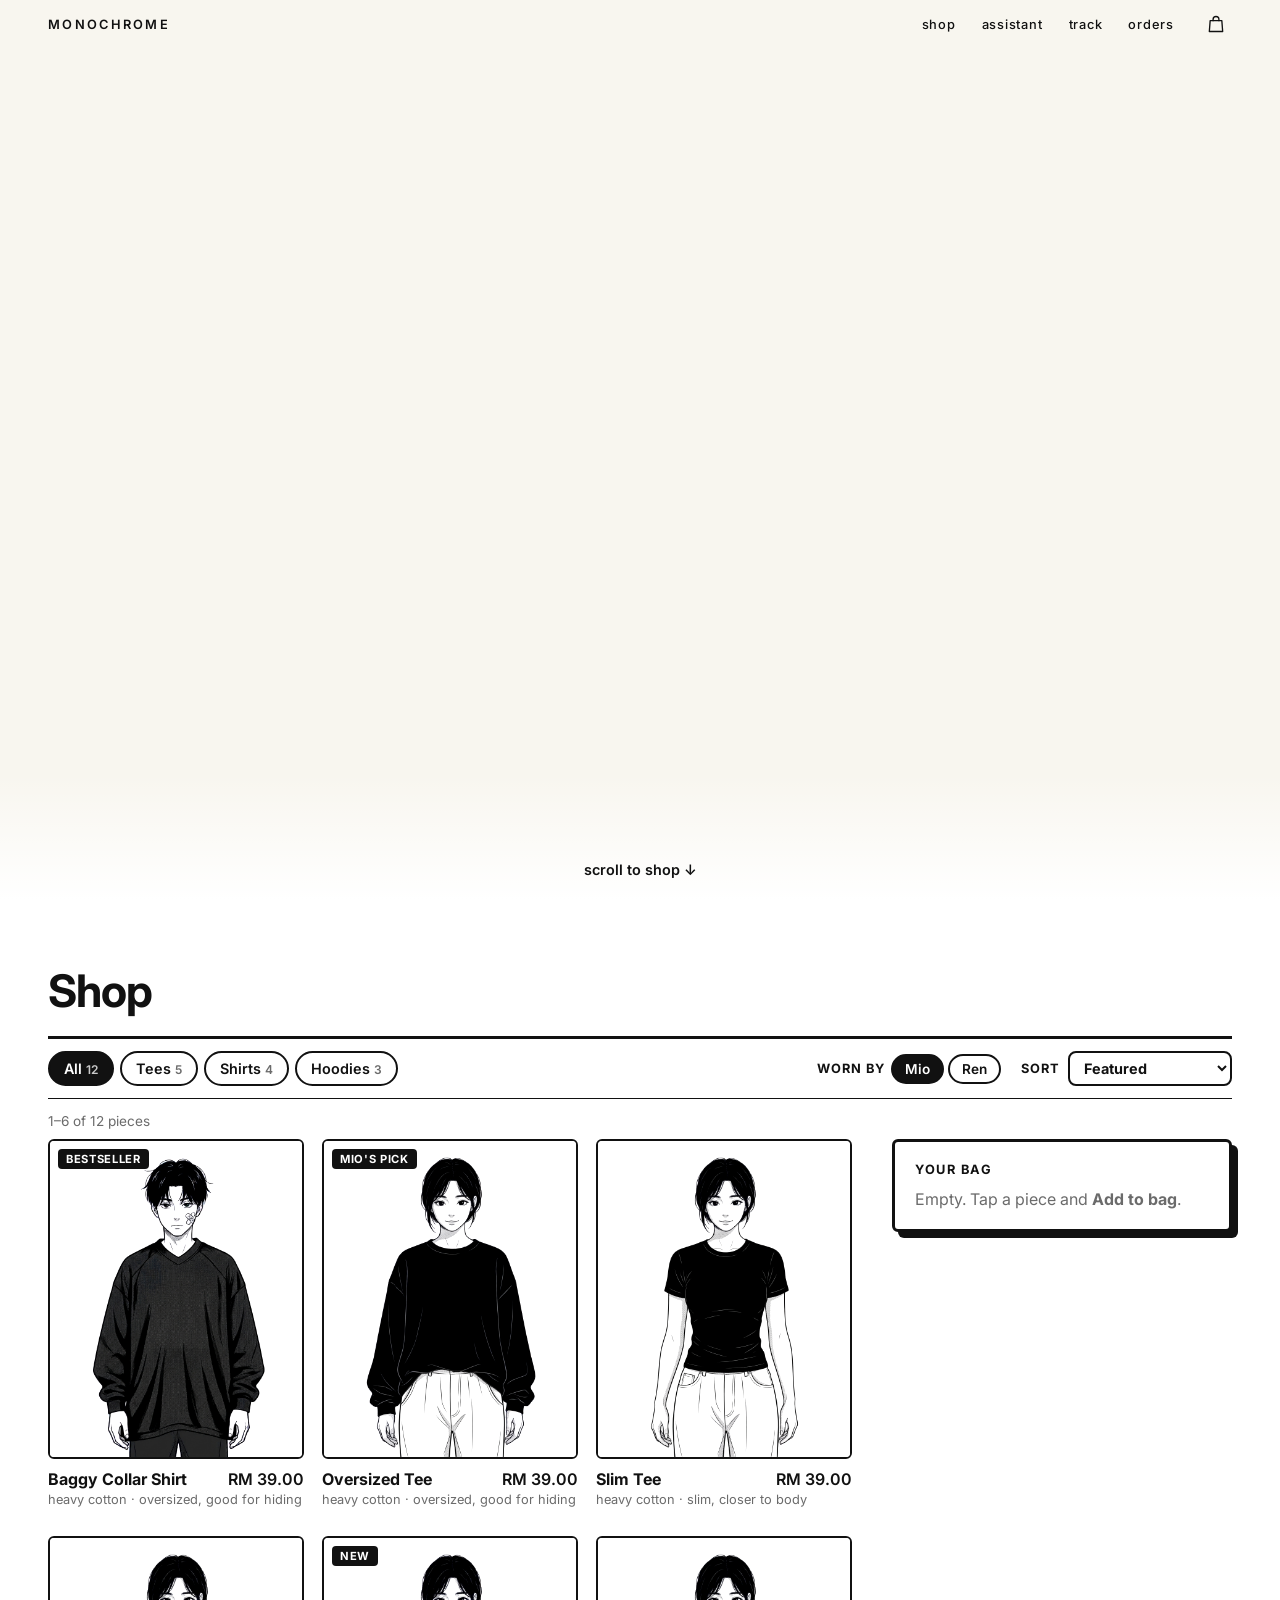
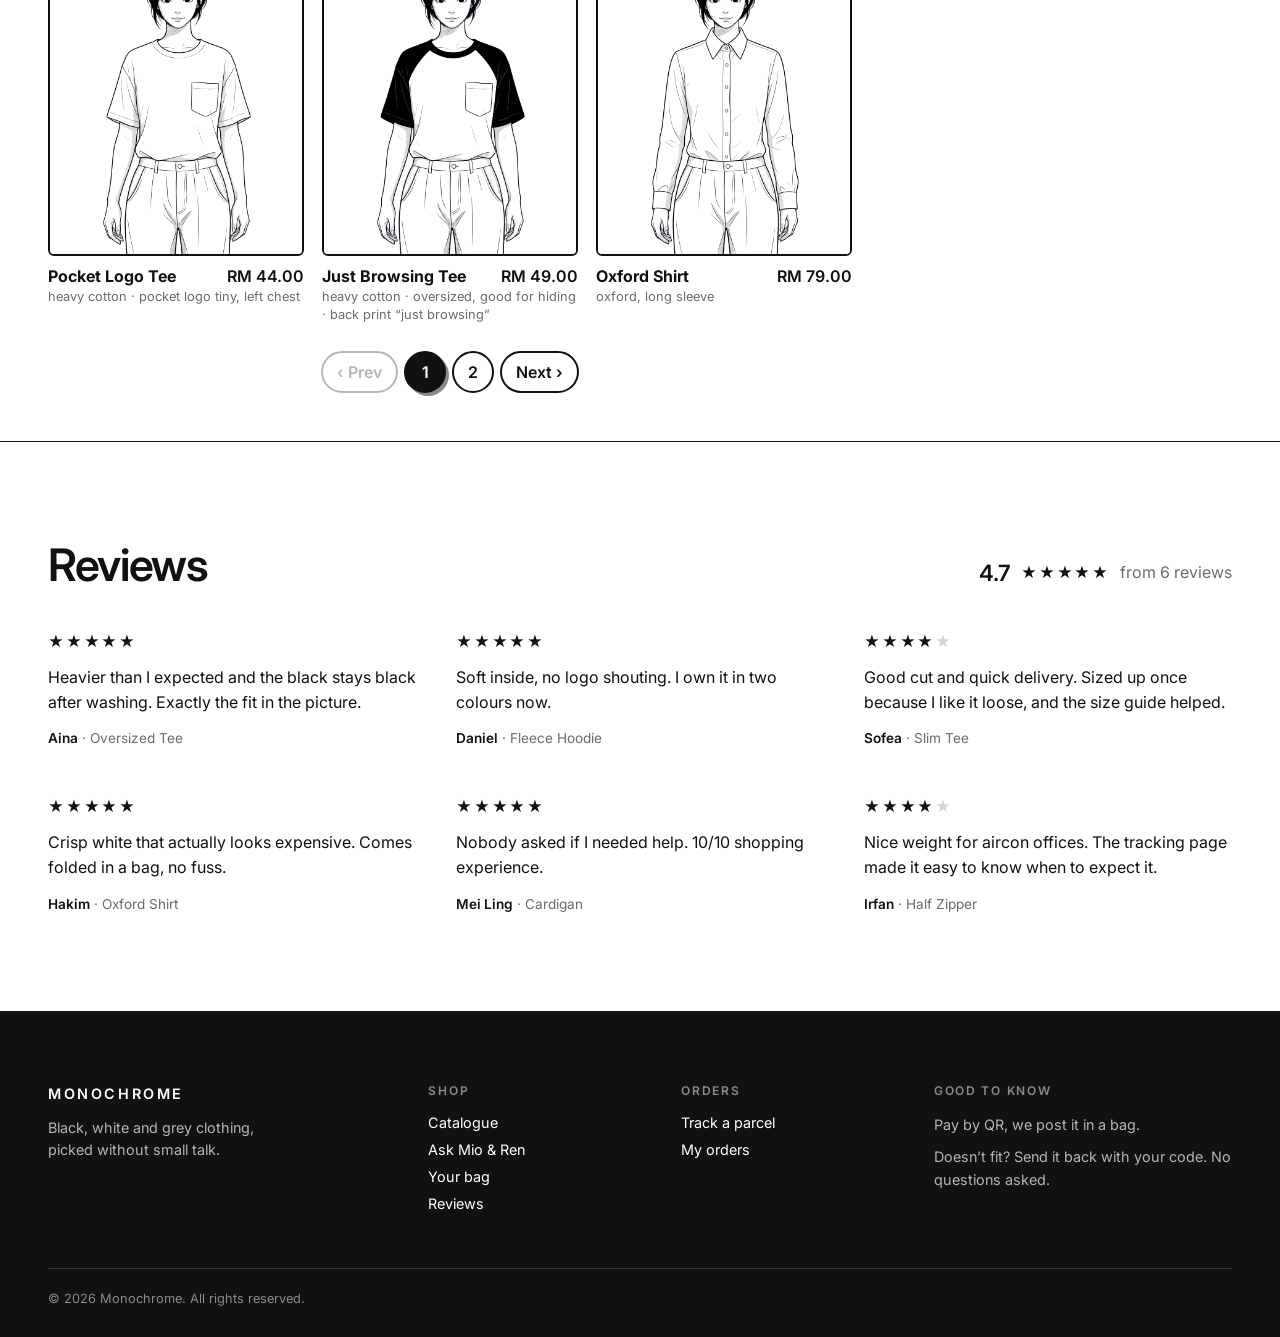
==== commit 903a5014: "update UI" ====
--- a/index.html
+++ b/index.html
@@ -6,56 +6,42 @@
   <meta name="theme-color" content="#ffffff">
   <meta name="description" content="Black-and-white clothing, picked without small talk.">
   <title>Monochrome</title>
+  <link rel="preconnect" href="https://fonts.googleapis.com">
+  <link rel="preconnect" href="https://fonts.gstatic.com" crossorigin>
+  <link rel="stylesheet" href="https://fonts.googleapis.com/css2?family=Inter:wght@400;500;600;700&display=swap">
   <link rel="stylesheet" href="styles.css">
 </head>
 <body>
   <nav class="nav">
-    <a class="brand" id="brand" href="#hero">Monochrome</a>
+    <a class="brand" id="brand" href="index.html">Monochrome</a>
     <div class="nav-links">
-      <a class="nav-link" href="#order">Shop</a>
-      <a class="nav-link" href="#track">Track</a>
-      <a class="nav-link nav-me" id="navMe" href="#me" data-locked="true">Orders <span class="lock-slot"></span></a>
-      <a class="nav-order" id="navBag" href="#bag" aria-label="Bag, empty">
+      <a class="nav-link" href="catalogue.html">Shop</a>
+      <a class="nav-link" href="assistant.html">Assistant</a>
+      <a class="nav-link" href="track.html">Track</a>
+      <a class="nav-link nav-me" id="navMe" href="orders.html" data-locked="true">Orders</a>
+      <a class="nav-order" id="navBag" href="catalogue.html#bag" aria-label="Bag, empty">
         <svg class="bag-icon" viewBox="0 0 24 24" aria-hidden="true"><path d="M5 8h14l1 13H4Z"/><path d="M8.5 8V6.5a3.5 3.5 0 0 1 7 0V8" fill="none"/></svg>
         <span class="bag-count" id="bagCount" aria-hidden="true" hidden>0</span>
       </a>
     </div>
   </nav>
 
-  <!-- ── Section 1: Mio runs the shop ── -->
-  <section class="hero" id="hero" aria-label="Mio and Ren, the shopkeepers">
-    <!-- Ren: desktop only, stands beside Mio and chimes in -->
-    <div class="ren-figure" id="renFigure">
-      <button class="ren" id="ren" type="button" aria-label="Poke Ren">
-        <img class="ren-img" id="renImg" alt="" decoding="async">
-        <img class="ren-blink" id="renBlink" alt="" decoding="async">
-      </button>
-      <p class="ren-bubble" id="renBubble" aria-hidden="true"></p>
-      <p class="sr-only" id="renLive" aria-live="polite"></p>
-    </div>
-
-    <div class="mio-figure" id="mioFigure">
-      <button class="mio" id="mio" type="button" aria-label="Poke Mio">
-        <img class="mio-img" id="mioImg" alt="" decoding="async">
-        <img class="mio-blink" id="mioBlink" alt="" decoding="async">
-      </button>
-
-      <div class="bubble" id="bubble">
-        <p class="bubble-text" id="bubbleText" aria-hidden="true"></p>
-        <p class="sr-only" id="bubbleLive" aria-live="polite"></p>
-        <div class="bubble-choices" id="choices" role="group" aria-label="Reply to Mio"></div>
-      </div>
-    </div>
-
-    <button class="talk-btn" id="talkBtn" type="button" hidden>Talk to Mio</button>
+  <!-- ── Section 1: poster ── -->
+  <section class="poster" id="poster" aria-label="Monochrome">
+    <picture>
+      <!-- Phones and portrait screens: a crop of just the pair, so they aren't cut off -->
+      <source media="(max-width: 900px), (max-aspect-ratio: 1/1)" srcset="assets/poster-mobile.jpg">
+      <img class="poster-img" src="assets/poster.jpg" alt="A girl and a boy in black clothes sit back to back on a black cube" fetchpriority="high" decoding="async">
+    </picture>
+    <h1 class="sr-only">Monochrome</h1>
     <a class="scroll-cue" href="#order">scroll to shop <span aria-hidden="true">↓</span></a>
   </section>
+
 
   <!-- ── Section 2: the catalogue ── -->
   <section class="order" id="order" aria-labelledby="orderTitle">
     <header class="order-head">
       <h2 id="orderTitle">Shop</h2>
-      <p>Black, white and grey. Nobody will ask “can I help you?”</p>
     </header>
 
     <div class="shop-bar">
@@ -90,56 +76,54 @@
     </div>
   </section>
 
-  <!-- ── Section 3: track your parcel ── -->
-  <section class="track-band" id="track" aria-labelledby="trackTitle">
-   <div class="order track">
-    <header class="order-head">
-      <h2 id="trackTitle">Track</h2>
-      <p>Enter the code from your receipt to see where your parcel is.</p>
-    </header>
-    <div class="track-grid">
-      <div class="track-main">
-        <form class="track-form" id="trackForm">
-          <label>Tracking code
-            <input id="trackCode" name="code" required maxlength="20" autocomplete="off" autocapitalize="characters" spellcheck="false" placeholder="e.g. 1311-K7QP">
-          </label>
-          <button type="submit" class="btn main">Track</button>
-        </form>
-        <div class="track-recent" id="trackRecent"></div>
-        <div class="track-result" id="trackResult" aria-live="polite"></div>
-      </div>
-      <!-- Ren the courier, to the right of the card (assets/ren/courier.jpg); he comments on the status -->
-      <div class="track-ren-wrap">
-        <p class="track-bubble" id="trackBubble">…got a code? give it here. I'll find your parcel.</p>
-        <img class="track-ren" id="trackRen" src="assets/ren/courier.jpg" alt="Ren in a courier uniform, carrying a parcel" decoding="async" loading="lazy">
-      </div>
-    </div>
-   </div>
-  </section>
 
-  <!-- ── Section 4: your orders (locked until you've ordered) ── -->
-  <section class="me" id="me" aria-labelledby="meTitle">
-    <div class="order me-inner">
-      <header class="order-head">
-        <h2 id="meTitle">My orders</h2>
-        <p>Orders placed on this device, with receipts.</p>
+  <!-- Quick view: filled in by catalogue.js -->
+  <dialog class="quick" id="quick" aria-labelledby="qvTitle"></dialog>
+
+  <!-- Receipt: opens when an order is complete -->
+  <dialog class="quick receipt" id="receipt" aria-labelledby="rcTitle"></dialog>
+
+
+  <!-- ── Reviews ── -->
+  <section class="reviews" id="reviews" aria-labelledby="reviewsTitle">
+    <div class="reviews-inner">
+      <header class="reviews-head">
+        <h2 id="reviewsTitle">Reviews</h2>
+        <p class="reviews-score" id="reviewsScore"></p>
       </header>
-      <div class="me-grid">
-        <!-- Mio on the left (assets/mio/thanks.jpg), the orders on the right -->
-        <img class="me-mio" src="assets/mio/thanks.jpg" alt="Mio making a heart with her hands" decoding="async" loading="lazy">
-        <div id="meBody"></div>
-      </div>
+      <ul class="review-list" id="reviewList"></ul>
     </div>
   </section>
 
-  <!-- Quick view: filled in by app.js -->
-  <dialog class="quick" id="quick" aria-labelledby="qvTitle"></dialog>
-
-  <!-- Receipt: opens when an order is complete; filled in by app.js -->
-  <dialog class="quick receipt" id="receipt" aria-labelledby="rcTitle"></dialog>
+  <footer class="footer">
+    <div class="footer-inner">
+      <div class="footer-brand">
+        <a class="brand" href="index.html">Monochrome</a>
+        <p>Black, white and grey clothing, picked without small talk.</p>
+      </div>
+      <nav class="footer-col" aria-label="Shop">
+        <h2>Shop</h2>
+        <a href="catalogue.html">Catalogue</a>
+        <a href="assistant.html">Ask Mio &amp; Ren</a>
+        <a href="catalogue.html#bag">Your bag</a>
+        <a href="index.html#reviews">Reviews</a>
+      </nav>
+      <nav class="footer-col" aria-label="Orders">
+        <h2>Orders</h2>
+        <a href="track.html">Track a parcel</a>
+        <a href="orders.html">My orders</a>
+      </nav>
+      <div class="footer-col">
+        <h2>Good to know</h2>
+        <p>Pay by QR, we post it in a bag.</p>
+        <p>Doesn’t fit? Send it back with your code. No questions asked.</p>
+      </div>
+    </div>
+    <p class="footer-base">© <span id="year"></span> Monochrome. All rights reserved.</p>
+  </footer>
 
   <script src="config.js"></script>
-  <script src="app.js"></script>
-  <script src="hero.js"></script>
+  <script src="shared.js"></script>
+  <script src="catalogue.js"></script>
 </body>
 </html>
--- a/styles.css
+++ b/styles.css
@@ -5,9 +5,9 @@
   --grey: #6b6b6b;
   --soft: #f0f0f0;
   --line: 3px solid var(--ink);
-  --nav-h: 56px;
+  --nav-h: 48px;
   color-scheme: light;
-  font-family: system-ui, -apple-system, "Segoe UI", Roboto, sans-serif;
+  font-family: Inter, system-ui, -apple-system, "Segoe UI", Roboto, sans-serif;
   color: var(--ink);
 }
 
@@ -23,28 +23,39 @@
   position: fixed; top: 0; left: 0; right: 0; z-index: 20; height: var(--nav-h);
   display: flex; align-items: center; justify-content: space-between;
   padding: 0 clamp(16px, 4vw, 48px);
-  background: rgba(255, 255, 255, .85); backdrop-filter: blur(6px);
-}
-.brand { font-weight: 900; letter-spacing: .04em; text-transform: uppercase; text-decoration: none; }
+  background: transparent; transition: background .25s, box-shadow .25s;
+}
+.nav.scrolled { background: var(--paper); box-shadow: 0 1px 0 rgba(17, 17, 17, .12); }
+.brand { font-size: .8rem; font-weight: 600; letter-spacing: .18em; text-transform: uppercase; text-decoration: none; }
 .nav-order {
-  position: relative; display: grid; place-items: center; width: 40px; height: 40px;
-  text-decoration: none; border: 2px solid var(--ink); border-radius: 50%;
-}
-.bag-icon { width: 20px; height: 20px; fill: none; stroke: currentColor; stroke-width: 2; stroke-linejoin: round; stroke-linecap: round; }
+  position: relative; display: grid; place-items: center; width: 32px; height: 32px;
+  text-decoration: none; border-radius: 50%;
+}
+.bag-icon { width: 20px; height: 20px; fill: none; stroke: currentColor; stroke-width: 1.6; stroke-linejoin: round; stroke-linecap: round; }
 .bag-count {
-  position: absolute; top: -6px; right: -6px; min-width: 20px; height: 20px; padding: 0 5px;
-  display: grid; place-items: center; font-size: .72rem; font-weight: 900; line-height: 1;
-  background: var(--ink); color: var(--paper); border: 2px solid var(--paper); border-radius: 999px;
+  position: absolute; top: -2px; right: -4px; min-width: 16px; height: 16px; padding: 0 4px;
+  display: grid; place-items: center; font-size: .62rem; font-weight: 600; line-height: 1;
+  background: var(--ink); color: var(--paper); border-radius: 999px;
 }
 .bag-count[hidden] { display: none; }
-.nav-order:hover { background: var(--ink); color: var(--paper); }
-.nav-links { display: flex; align-items: center; gap: 18px; }
-.nav-link { font-weight: 800; text-decoration: none; }
-.nav-link:hover { text-decoration: underline; }
+.nav-links { display: flex; align-items: center; gap: 26px; }
+.nav-link { font-size: .8rem; font-weight: 500; letter-spacing: .06em; text-transform: lowercase; text-decoration: none; }
+.nav-link:hover, .nav-link[aria-current="page"] { text-decoration: underline; text-underline-offset: 5px; }
+.nav .lock { display: none; }
 .nav-order.bump { animation: bump .35s cubic-bezier(.3, 1.6, .5, 1); }
 @keyframes bump { 40% { transform: scale(1.15); } }
 
-/* ══ Section 1: hero ══ */
+/* ══ Section 1: poster ══ */
+.poster {
+  position: relative; overflow: hidden; isolation: isolate;
+  height: 100vh; height: 100svh; min-height: 520px;
+  background: #f8f6ef;
+}
+.poster-img { position: absolute; inset: 0; width: 100%; height: 100%; object-fit: cover; object-position: 70% 50%; z-index: -1; }
+.poster::after { content: ""; position: absolute; inset: auto 0 0; height: 14%; pointer-events: none; background: linear-gradient(to bottom, transparent, var(--paper)); }
+@media (max-width: 700px) { .poster-img { object-position: 66% 100%; } }
+
+/* hero: Mio and Ren (now after the catalogue) */
 .hero {
   position: relative; overflow: hidden; isolation: isolate;
   height: 100vh; height: 100svh; min-height: 520px;
@@ -105,7 +116,7 @@
 .bubble::before { left: -22px; top: 20px; border-width: 11px 23px 11px 0; border-right-color: var(--ink); }
 .bubble::after  { left: -16px; top: 23px; border-width: 8px 19px 8px 0;  border-right-color: var(--paper); }
 .bubble-text { margin: 0; font-size: 1.05rem; font-weight: 600; line-height: 1.45; min-height: 1.45em; }
-.bubble-text em { font-style: normal; font-weight: 900; }
+.bubble-text em { font-style: normal; font-weight: 700; }
 .bubble.typing .bubble-text::after { content: "▍"; animation: caret .7s steps(1) infinite; }
 @keyframes caret { 50% { opacity: 0; } }
 
@@ -120,12 +131,12 @@
 .choice:hover, .choice:focus-visible { background: var(--ink); color: var(--paper); outline: none; }
 .choice.main { background: var(--ink); color: var(--paper); }
 .choice.main:hover { background: #444; }
-.choice em { font-style: normal; font-weight: 900; }
+.choice em { font-style: normal; font-weight: 700; }
 @keyframes choice-in { from { opacity: 0; translate: 0 4px; } }
 
 .talk-btn, .scroll-cue {
   position: absolute; left: 50%; z-index: 5; translate: -50% 0;
-  font-weight: 800; text-decoration: none; white-space: nowrap;
+  font-weight: 600; text-decoration: none; white-space: nowrap;
 }
 .talk-btn {
   bottom: 84px; padding: 10px 20px; cursor: pointer;
@@ -156,7 +167,7 @@
   transition: opacity .18s ease, transform .28s cubic-bezier(.3, 1.6, .5, 1);
 }
 .ren-bubble.show { opacity: 1; transform: none; }
-.ren-bubble em { font-style: normal; font-weight: 900; }
+.ren-bubble em { font-style: normal; font-weight: 700; }
 /* tail pointing right at his face */
 .ren-bubble::before { right: -22px; top: 16px; border-width: 10px 0 10px 23px; border-left-color: var(--ink); }
 .ren-bubble::after  { right: -16px; top: 19px; border-width: 7px 0 7px 19px;  border-left-color: var(--paper); }
@@ -211,7 +222,7 @@
   padding: calc(var(--nav-h) + 16px) clamp(16px, 4vw, 48px) 48px;
 }
 .order-head { display: flex; flex-wrap: wrap; align-items: baseline; gap: 4px 16px; }
-.order-head h2 { margin: 0; font-size: clamp(2rem, 4vw, 2.8rem); font-weight: 900; letter-spacing: -.02em; }
+.order-head h1, .order-head h2 { margin: 0; font-size: clamp(2rem, 4vw, 2.8rem); font-weight: 700; letter-spacing: -.02em; }
 .order-head p { margin: 0; color: var(--grey); }
 
 /* Toolbar: tabs left, worn-by + sort right */
@@ -221,7 +232,7 @@
 }
 .tabs { display: flex; flex-wrap: wrap; gap: 6px; }
 .tab, .worn button, .qv-worn button {
-  padding: 7px 14px; cursor: pointer; font-weight: 800; font-size: .9rem;
+  padding: 7px 14px; cursor: pointer; font-weight: 600; font-size: .9rem;
   border: 2px solid var(--ink); border-radius: 999px; background: var(--paper);
 }
 .tab small { font-weight: 600; color: var(--grey); }
@@ -230,7 +241,7 @@
 .tab[aria-pressed="true"] small { color: #c8c8c8; }
 .bar-right { display: flex; flex-wrap: wrap; align-items: center; gap: 12px 20px; }
 .worn { display: flex; align-items: center; gap: 6px; }
-.worn > span:first-child, .sort { font-size: .8rem; font-weight: 900; text-transform: uppercase; letter-spacing: .08em; }
+.worn > span:first-child, .sort { font-size: .8rem; font-weight: 700; text-transform: uppercase; letter-spacing: .08em; }
 #worn { display: flex; gap: 4px; }
 .worn button { padding: 5px 12px; font-size: .85rem; }
 .sort { display: flex; align-items: center; gap: 8px; }
@@ -251,10 +262,16 @@
 .products { display: grid; grid-template-columns: repeat(3, minmax(0, 1fr)); gap: 28px 18px; }
 @media (max-width: 760px) { .products { grid-template-columns: 1fr 1fr; gap: 20px 12px; } }
 
+/* Catalogue page: wider, four cards per row (two on phones) */
+.page-catalogue .order { max-width: 1600px; }
+@media (min-width: 761px) { .page-catalogue .products { grid-template-columns: repeat(4, minmax(0, 1fr)); gap: 28px 18px; } }
+@media (min-width: 1000px) { .page-catalogue .order-grid { grid-template-columns: minmax(0, 1fr) 300px; gap: 28px; } }
+@media (min-width: 761px) and (max-width: 1199px) { .page-catalogue .products { gap: 24px 12px; } .page-catalogue .card-note { display: none; } }
+
 .pager { display: flex; flex-wrap: wrap; justify-content: center; gap: 6px; margin-top: 28px; }
 .pager[hidden] { display: none; }
 .page-btn {
-  min-width: 42px; height: 42px; padding: 0 14px; cursor: pointer; font-weight: 800;
+  min-width: 42px; height: 42px; padding: 0 14px; cursor: pointer; font-weight: 600;
   border: 2px solid var(--ink); border-radius: 999px; background: var(--paper);
 }
 .page-btn:hover:not(:disabled) { background: var(--soft); }
@@ -277,13 +294,13 @@
 .tag {
   position: absolute; left: 8px; top: 8px; padding: 3px 8px;
   background: var(--ink); color: var(--paper); border-radius: 4px;
-  font-size: .7rem; font-weight: 900; text-transform: uppercase; letter-spacing: .06em;
+  font-size: .7rem; font-weight: 700; text-transform: uppercase; letter-spacing: .06em;
 }
 .card-body { display: grid; grid-template-columns: minmax(0, 1fr) auto; gap: 2px 10px; padding-top: 10px; }
-.card-name { margin: 0; font-size: 1rem; font-weight: 900; line-height: 1.25; }
+.card-name { margin: 0; font-size: 1rem; font-weight: 700; line-height: 1.25; }
 .card-name button { padding: 0; border: 0; background: none; cursor: pointer; font: inherit; text-align: left; }
 .card-name button:hover { text-decoration: underline; }
-.card-price { margin: 0; font-weight: 800; white-space: nowrap; }
+.card-price { margin: 0; font-weight: 600; white-space: nowrap; }
 .card-note { grid-column: 1 / -1; margin: 0; color: var(--grey); font-size: .8rem; line-height: 1.35; }
 .dots { grid-column: 1 / -1; display: flex; gap: 6px; margin-top: 6px; }
 .dot {
@@ -312,16 +329,16 @@
   position: absolute; left: 10px; bottom: 10px; display: flex; align-items: center; gap: 4px;
   padding: 4px 4px 4px 10px; background: var(--paper); border: 2px solid var(--ink); border-radius: 999px;
 }
-.qv-worn span { font-size: .72rem; font-weight: 900; text-transform: uppercase; letter-spacing: .06em; margin-right: 2px; }
+.qv-worn span { font-size: .72rem; font-weight: 700; text-transform: uppercase; letter-spacing: .06em; margin-right: 2px; }
 .qv-worn button { padding: 3px 10px; font-size: .8rem; }
 .qv-info { position: relative; padding: 24px 24px 20px; overflow-y: auto; }
 .qv-close {
   position: absolute; right: 12px; top: 12px; width: 36px; height: 36px; cursor: pointer;
   border: 2px solid var(--ink); border-radius: 50%; background: var(--paper); font-size: 1.3rem; line-height: 1;
 }
-.qv-kicker { margin: 0; font-size: .75rem; font-weight: 900; text-transform: uppercase; letter-spacing: .12em; color: var(--grey); }
-.qv-info h3 { margin: 2px 40px 0 0; font-size: 1.8rem; font-weight: 900; line-height: 1.1; letter-spacing: -.01em; }
-.qv-price { margin: 6px 0 0; font-size: 1.2rem; font-weight: 800; }
+.qv-kicker { margin: 0; font-size: .75rem; font-weight: 700; text-transform: uppercase; letter-spacing: .12em; color: var(--grey); }
+.qv-info h3 { margin: 2px 40px 0 0; font-size: 1.8rem; font-weight: 700; line-height: 1.1; letter-spacing: -.01em; }
+.qv-price { margin: 6px 0 0; font-size: 1.2rem; font-weight: 600; }
 .qv-note { margin: 6px 0 16px; color: var(--grey); font-size: .9rem; }
 .qv-info legend span { text-transform: none; letter-spacing: 0; font-weight: 700; color: var(--grey); }
 .colours { grid-template-columns: repeat(auto-fill, minmax(96px, 1fr)); }
@@ -337,7 +354,7 @@
 }
 
 fieldset { border: 0; padding: 0; margin: 0 0 16px; }
-legend { font-weight: 900; font-size: .8rem; text-transform: uppercase; letter-spacing: .1em; margin-bottom: 8px; }
+legend { font-weight: 700; font-size: .8rem; text-transform: uppercase; letter-spacing: .1em; margin-bottom: 8px; }
 .chips { display: grid; grid-template-columns: repeat(auto-fill, minmax(118px, 1fr)); gap: 8px; }
 .chip { position: relative; cursor: pointer; }
 .chip input { position: absolute; opacity: 0; pointer-events: none; }
@@ -368,13 +385,13 @@
 
 .qty { display: flex; align-items: center; gap: 4px; }
 .qty button {
-  width: 40px; height: 40px; border-radius: 50%; cursor: pointer; font-size: 1.2rem; font-weight: 800;
+  width: 40px; height: 40px; border-radius: 50%; cursor: pointer; font-size: 1.2rem; font-weight: 600;
   border: 2px solid var(--ink); background: var(--paper);
 }
-.qty output { min-width: 2ch; text-align: center; font-size: 1.2rem; font-weight: 900; }
+.qty output { min-width: 2ch; text-align: center; font-size: 1.2rem; font-weight: 700; }
 
 .btn {
-  padding: 13px 20px; cursor: pointer; font-weight: 800; font-size: 1rem;
+  padding: 13px 20px; cursor: pointer; font-weight: 600; font-size: 1rem;
   border: var(--line); border-radius: 12px; background: var(--paper);
   box-shadow: 3px 3px 0 var(--ink); transition: transform .08s, box-shadow .08s;
 }
@@ -392,11 +409,11 @@
   border: var(--line); border-radius: 6px; background: var(--paper);
   box-shadow: 6px 6px 0 var(--ink);
 }
-.summary h3 { margin: 0 0 12px; font-size: .8rem; font-weight: 900; text-transform: uppercase; letter-spacing: .12em; }
+.summary h3 { margin: 0 0 12px; font-size: .8rem; font-weight: 700; text-transform: uppercase; letter-spacing: .12em; }
 .empty { margin: 0; color: var(--grey); }
 .order-list { list-style: none; margin: 0; padding: 0; }
 .order-list li { display: flex; align-items: center; gap: 10px; padding: 10px 0; border-top: 1px solid var(--ink); }
-.order-list .q { font-weight: 900; min-width: 2.2ch; }
+.order-list .q { font-weight: 700; min-width: 2.2ch; }
 .order-list .mini .garment { width: 30px; height: 30px; color: var(--grey); }
 .order-list .info { flex: 1; min-width: 0; }
 .order-list .info b { display: block; }
@@ -405,9 +422,9 @@
   width: 28px; height: 28px; flex: none; border-radius: 50%; cursor: pointer;
   border: 2px solid var(--ink); background: var(--paper);
 }
-.total { display: flex; justify-content: space-between; padding-top: 12px; border-top: var(--line); font-size: 1.15rem; font-weight: 900; }
-
-.pay-amount { text-align: center; font-size: 2rem; font-weight: 900; margin: 0 0 10px; }
+.total { display: flex; justify-content: space-between; padding-top: 12px; border-top: var(--line); font-size: 1.15rem; font-weight: 700; }
+
+.pay-amount { text-align: center; font-size: 2rem; font-weight: 700; margin: 0 0 10px; }
 .qr-box {
   position: relative; width: min(240px, 100%); aspect-ratio: 1; margin: 0 auto; padding: 12px;
   border: var(--line); border-radius: 6px;
@@ -419,114 +436,73 @@
 }
 .payee { text-align: center; color: var(--grey); margin: 8px 0 0; }
 
-.card-kicker { margin: 0; text-align: center; font-size: .75rem; font-weight: 900; text-transform: uppercase; letter-spacing: .14em; }
-.card-number { margin: 6px 0 12px; text-align: center; font-size: clamp(1.9rem, 4vw, 2.5rem); font-weight: 900; line-height: 1; letter-spacing: .02em; }
+.card-kicker { margin: 0; text-align: center; font-size: .75rem; font-weight: 700; text-transform: uppercase; letter-spacing: .14em; }
+.card-number { margin: 6px 0 12px; text-align: center; font-size: clamp(1.9rem, 4vw, 2.5rem); font-weight: 700; line-height: 1; letter-spacing: .02em; }
 .card-items { list-style: none; margin: 0; padding: 0; }
 .card-items li { padding: 10px 0; border-top: 2px solid var(--ink); }
-.card-items .big { display: block; font-size: 1.5rem; font-weight: 900; line-height: 1.1; }
+.card-items .big { display: block; font-size: 1.5rem; font-weight: 700; line-height: 1.1; }
 .card-items small { color: var(--grey); }
 .card-meta { margin: 12px 0 0; text-align: center; color: var(--grey); font-size: .85rem; }
 
-/* ══ Section 3: track ══ */
-/* Full-width black band; the content inside is the usual centred column. */
-.track-band { background: var(--ink); color: var(--paper); }
-.order.track { min-height: 0; padding-top: 72px; padding-bottom: 96px; }
-.track-band .order-head p, .track-band .ship-note { color: #b5b5b5; }
-.track-band .track-form label { color: var(--paper); }
-.track-band .track-form input { border-color: var(--paper); }
-.track-band .track-form input:focus-visible { outline-color: var(--paper); }
-.track-band .btn.main { background: var(--paper); color: var(--ink); border-color: var(--paper); box-shadow: 3px 3px 0 #777; }
-.track-band .btn.main:active { box-shadow: none; }
-.track-band .track-msg { border-color: var(--paper); }
-.track-band .track-card { border-color: var(--paper); box-shadow: 6px 6px 0 #777; color: var(--ink); }
-.track-band .track-recent { color: var(--paper); }
-.track-band .track-recent button { border-color: var(--paper); }
-.track-band .track-recent button:hover, .track-band .track-recent button:focus-visible { background: var(--paper); color: var(--ink); }
-.track-band .track-bubble { color: var(--ink); border-color: var(--paper); box-shadow: 4px 4px 0 #777; }
-.track-band .track-bubble::before { border-left-color: var(--paper); }
-.track-band .track-bubble::after { border-left-color: var(--paper); right: -18px; }
-.track-band .track-ren {   /* white art needs a white panel on black */
-  background: var(--paper); border: var(--line); border-color: var(--paper); border-radius: 8px;
-  box-shadow: 6px 6px 0 #777; object-fit: cover; object-position: 50% 8%; mix-blend-mode: normal;
-  -webkit-mask-image: none; mask-image: none;
-}
-@media (max-width: 800px) {
-  .track-band .track-bubble::before { border-top-color: var(--paper); border-left-color: transparent; }
-  .track-band .track-bubble::after { border-top-color: var(--paper); border-left-color: transparent; right: auto; }
-}
-.track-grid { display: grid; grid-template-columns: minmax(0, 520px) minmax(0, 1fr); gap: 24px; align-items: end; }
-.track-main { align-self: start; }
-.track-ren-wrap { position: relative; justify-self: center; width: min(100%, 460px); }
-.track-bubble {
-  position: absolute; z-index: 2; left: -2%; top: 9%; margin: 0;
-  width: max-content; max-width: 46%; padding: 10px 14px;
-  background: var(--paper); border: var(--line); border-radius: 18px; box-shadow: 4px 4px 0 var(--ink);
-  font-size: .95rem; font-weight: 600; line-height: 1.4;
-}
-.track-bubble.pop { animation: bubble-pop .3s cubic-bezier(.3, 1.6, .5, 1); }
-@keyframes bubble-pop { from { opacity: 0; transform: scale(.7) rotate(-3deg); transform-origin: 100% 20px; } }
-.track-bubble::before, .track-bubble::after { content: ""; position: absolute; width: 0; height: 0; border-style: solid; border-color: transparent; }
-.track-bubble::before { right: -22px; top: 16px; border-width: 10px 0 10px 23px; border-left-color: var(--ink); }   /* points right at his face */
-.track-bubble::after  { right: -16px; top: 19px; border-width: 7px 0 7px 19px;  border-left-color: var(--paper); }
-.track-ren {
-  display: block; width: 100%; aspect-ratio: 1; object-fit: contain; mix-blend-mode: multiply;
-  /* same soft edges as the characters, so there's no visible rectangle */
-  -webkit-mask-image: linear-gradient(to right, transparent, #000 14%, #000 86%, transparent), linear-gradient(to bottom, transparent, #000 6%);
-  -webkit-mask-composite: source-in;
-  mask-image: linear-gradient(to right, transparent, #000 14%, #000 86%, transparent), linear-gradient(to bottom, transparent, #000 6%);
-  mask-composite: intersect;
-}
-@media (max-width: 800px) {
-  .track-grid { grid-template-columns: 1fr; }
-  .track-ren-wrap { width: min(78%, 340px); margin-top: 8px; }
-  .track-bubble { position: relative; left: auto; top: auto; max-width: none; width: auto; margin: 0 0 18px; }
-  .track-bubble::before { right: auto; left: 38%; top: auto; bottom: -22px; border-width: 23px 11px 0; border-color: var(--ink) transparent transparent; }
-  .track-bubble::after  { right: auto; left: calc(38% + 3px); top: auto; bottom: -16px; border-width: 19px 8px 0; border-color: var(--paper) transparent transparent; }
-}
-.track-recent { display: flex; flex-wrap: wrap; align-items: center; gap: 8px; margin-top: 12px; font-size: .8rem; font-weight: 800; }
+/* ══ Track page: one quiet column ══ */
+.track-band { min-height: 100vh; min-height: 100svh; }
+.order.track { min-height: 0; max-width: 620px; padding-top: calc(var(--nav-h) + 72px); padding-bottom: 96px; }
+.order.track .order-head { display: block; }
+.order.track .order-head h1 { font-size: clamp(1.9rem, 5vw, 2.6rem); font-weight: 600; letter-spacing: -.03em; }
+.order.track .order-head p { margin-top: 8px; }
+
+.track-form { display: flex; align-items: flex-end; gap: 16px; margin-top: 40px; border-bottom: 1.5px solid var(--ink); }
+.track-form input {
+  flex: 1; min-width: 0; padding: 10px 0; font: inherit; font-size: 1.5rem; font-weight: 500; letter-spacing: .06em; text-transform: uppercase;
+  color: var(--ink); background: transparent; border: 0; border-radius: 0; outline: none;
+}
+.track-form input::placeholder { color: #bdbdbd; }
+.track-form .btn { margin-bottom: 8px; padding: 8px 20px; border-radius: 999px; box-shadow: none; }
+.track-form .btn:active { transform: none; opacity: .8; }
+.track-form:focus-within { border-bottom-width: 2.5px; }
+
+.track-recent { display: flex; flex-wrap: wrap; align-items: center; gap: 4px 14px; margin-top: 14px; font-size: .8rem; color: var(--grey); }
 .track-recent:empty { display: none; }
 .track-recent button {
-  padding: 5px 12px; cursor: pointer; font: inherit; font-weight: 800; letter-spacing: .04em;
-  border: 2px solid var(--ink); border-radius: 999px; background: var(--paper);
-}
-.track-recent button:hover, .track-recent button:focus-visible { background: var(--ink); color: var(--paper); outline: none; }
-.timeline li { animation: step-in .35s ease-out backwards; }
+  padding: 2px 0; cursor: pointer; font: inherit; font-weight: 500; letter-spacing: .06em; color: var(--ink);
+  border: 0; border-bottom: 1px solid transparent; background: none;
+}
+.track-recent button:hover, .track-recent button:focus-visible { border-bottom-color: var(--ink); outline: none; }
+
+.track-result { margin-top: 48px; }
+.track-msg { margin: 0; color: var(--grey); }
+.track-msg b { color: var(--ink); }
+.track-card { padding: 0; border: 0; box-shadow: none; background: none; }
+.track-card .card-kicker { text-align: left; color: var(--grey); font-weight: 500; letter-spacing: .12em; }
+.track-code { margin: 6px 0 36px; text-align: left; font-size: clamp(1.6rem, 4.5vw, 2.1rem); font-weight: 600; letter-spacing: .04em; line-height: 1; }
+
+.timeline { list-style: none; margin: 0; padding: 0; }
+.timeline li { position: relative; display: flex; gap: 16px; padding-bottom: 26px; color: #a3a3a3; animation: step-in .35s ease-out backwards; }
 .timeline li:nth-child(2) { animation-delay: .08s; } .timeline li:nth-child(3) { animation-delay: .16s; }
 .timeline li:nth-child(4) { animation-delay: .24s; } .timeline li:nth-child(5) { animation-delay: .32s; }
 @keyframes step-in { from { opacity: 0; translate: 0 6px; } }
-@media (prefers-reduced-motion: reduce) { .timeline li, .track-bubble.pop { animation: none; } }
-.track-form { display: flex; flex-wrap: wrap; align-items: flex-end; gap: 12px; margin-top: 20px; }
-.track-form label { flex: 1; min-width: 200px; display: grid; gap: 4px; font-size: .8rem; font-weight: 800; }
-.track-form input {
-  width: 100%; padding: 12px 14px; font: inherit; font-size: 1.2rem; font-weight: 800; letter-spacing: .06em; text-transform: uppercase;
-  color: var(--ink); background: var(--paper); border: var(--line); border-radius: 12px;
-}
-.track-form input:focus-visible { outline: 3px dashed var(--ink); outline-offset: 2px; }
-.track-result { margin-top: 24px; }
-.track-msg { margin: 0; padding: 14px 16px; border: 2px dashed var(--ink); border-radius: 12px; font-weight: 700; }
-.track-card { padding: 20px; border: var(--line); border-radius: 6px; box-shadow: 6px 6px 0 var(--ink); background: var(--paper); }
-.track-code { margin: 4px 0 18px; text-align: center; font-size: clamp(1.9rem, 5vw, 2.5rem); font-weight: 900; letter-spacing: .04em; line-height: 1; }
-.timeline { list-style: none; margin: 0; padding: 0; }
-.timeline li { position: relative; display: flex; gap: 14px; padding-bottom: 18px; color: var(--grey); }
+@media (prefers-reduced-motion: reduce) { .timeline li { animation: none; } }
 .timeline li:last-child { padding-bottom: 0; }
 .timeline li::before {   /* the line between steps */
-  content: ""; position: absolute; left: 15px; top: 32px; bottom: 2px; width: 2px; background: var(--grey);
+  content: ""; position: absolute; left: 11px; top: 26px; bottom: 2px; width: 1px; background: #d4d4d4;
 }
 .timeline li:last-child::before { display: none; }
 .timeline .pin {
-  flex: none; width: 32px; height: 32px; display: grid; place-items: center;
-  border: 2px solid currentColor; border-radius: 50%; background: var(--paper); font-weight: 900; font-size: .9rem;
-}
-.timeline b { display: block; font-weight: 800; }
-.timeline small { font-size: .85rem; }
+  flex: none; width: 24px; height: 24px; display: grid; place-items: center;
+  border: 1.5px solid currentColor; border-radius: 50%; background: var(--paper); font-weight: 600; font-size: .72rem;
+}
+.timeline b { display: block; font-weight: 500; }
+.timeline small { font-size: .85rem; color: var(--grey); }
 .timeline li.done { color: var(--ink); }
 .timeline li.done::before { background: var(--ink); }
-.timeline li.done .pin { background: var(--ink); color: var(--paper); }
+.timeline li.done .pin { background: var(--ink); color: var(--paper); border-color: var(--ink); }
 .timeline li.now { color: var(--ink); }
-.timeline li.now .pin { box-shadow: 3px 3px 0 var(--ink); }
-.timeline li.now b { font-size: 1.1rem; }
-.track-meta { margin: 14px 0 0; padding-top: 12px; border-top: 1px solid var(--ink); font-size: .85rem; color: var(--grey); }
-.track-meta b { color: var(--ink); }
+.timeline li.now .pin { box-shadow: 0 0 0 4px var(--soft); }
+.timeline li.now b { font-weight: 700; font-size: 1.1rem; }
+
+.track-meta { margin: 28px 0 0; font-size: .85rem; color: var(--grey); }
+.track-meta + .track-meta { margin-top: 4px; }
+.track-meta b { color: var(--ink); font-weight: 600; }
 
 /* ══ Section 4: my orders (locked until the first order) ══ */
 .lock { width: 1em; height: 1em; vertical-align: -.12em; stroke: currentColor; stroke-width: 2; stroke-linecap: round; fill: currentColor; }
@@ -535,7 +511,7 @@
 .nav-me .lock-slot { display: inline-block; }
 .nav-me[data-locked="false"] .sh-open { display: inline; }
 .nav-me[data-locked="false"] .sh-closed { display: none; }
-.order.me-inner { min-height: 0; padding-top: 72px; padding-bottom: 96px; }
+.order.me-inner { min-height: 100vh; min-height: 100svh; padding-top: calc(var(--nav-h) + 24px); padding-bottom: 96px; }
 .me-grid { display: grid; grid-template-columns: minmax(0, 1fr) minmax(0, 560px); gap: 32px; align-items: end; }
 .me-grid #meBody { align-self: start; }
 .me-mio {
@@ -550,33 +526,38 @@
   .me-grid { grid-template-columns: 1fr; gap: 8px; }
   .me-mio { order: 2; width: min(70%, 300px); }   /* under the list on phones */
 }
-.me-lock { position: relative; max-width: 560px; margin-top: 24px; }
-.me-ghost { display: grid; gap: 14px; filter: blur(5px); opacity: .5; pointer-events: none; user-select: none; }
-.me-ghost i { display: block; height: 120px; border: var(--line); border-radius: 6px; box-shadow: 6px 6px 0 var(--ink); }
-.me-lock-card {
-  position: absolute; inset: 12% 6%; display: grid; place-content: center; justify-items: center; gap: 8px;
-  padding: 18px; text-align: center; background: var(--paper); border: var(--line); border-radius: 8px; box-shadow: 6px 6px 0 var(--ink);
-}
-.me-lock-card .lock { width: 2.6rem; height: 2.6rem; }
-.me-lock-card h3 { margin: 0; font-size: 1.4rem; font-weight: 900; }
-.me-lock-card p { margin: 0 0 8px; color: var(--grey); font-size: .9rem; max-width: 34ch; }
-.me-lock-card .btn { text-decoration: none; }
-.me-list { list-style: none; margin: 24px 0 0; padding: 0; display: grid; gap: 18px; max-width: 560px; }
-.me-order { padding: 16px 18px; border: var(--line); border-radius: 6px; box-shadow: 6px 6px 0 var(--ink); background: var(--paper); }
-.me-top { display: flex; align-items: center; justify-content: space-between; gap: 12px; }
-.me-code { font-size: 1.4rem; font-weight: 900; letter-spacing: .04em; }
-.me-status { padding: 3px 12px; font-size: .8rem; font-weight: 800; border: 2px solid var(--ink); border-radius: 999px; }
-.me-order[data-step] .me-status { background: var(--ink); color: var(--paper); }
+.me-lock { margin-top: 40px; display: grid; justify-items: start; gap: 8px; }
+.me-lock .lock { width: 1.6rem; height: 1.6rem; color: var(--grey); }
+.me-lock h2 { margin: 6px 0 0; font-size: 1.3rem; font-weight: 600; letter-spacing: -.01em; }
+.me-lock p { margin: 0 0 12px; color: var(--grey); max-width: 34ch; }
+.me-lock .btn { text-decoration: none; box-shadow: none; border-radius: 999px; padding: 8px 20px; }
+.me-lock .btn:active { transform: none; opacity: .8; }
+
+/* Orders: plain rows between hairlines */
+.me-list { list-style: none; margin: 32px 0 0; padding: 0; max-width: 560px; border-top: 1.5px solid var(--ink); }
+.me-order { padding: 22px 0; border-bottom: 1px solid #d4d4d4; }
+.me-top { display: flex; align-items: baseline; justify-content: space-between; gap: 12px; }
+.me-code { font-size: 1.15rem; font-weight: 600; letter-spacing: .04em; }
+.me-status { font-size: .8rem; font-weight: 500; color: var(--grey); }
+.me-status::before { content: ""; display: inline-block; width: 7px; height: 7px; margin-right: 7px; border-radius: 50%; background: #c4c4c4; vertical-align: .05em; }
+.me-order[data-step] .me-status { color: var(--ink); }
+.me-order[data-step] .me-status::before { background: var(--ink); }
 .me-meta { margin: 4px 0 0; color: var(--grey); font-size: .85rem; }
-.me-items { margin: 8px 0 0; font-weight: 700; }
-.me-order .btn-row { margin-top: 12px; }
-.me-order .btn { padding: 9px 16px; font-size: .9rem; }
-@media (max-width: 700px) { .nav-links { gap: 12px; } .me-lock-card { inset: 8% 3%; } }
+.me-items { margin: 10px 0 0; font-weight: 500; }
+.me-order .btn-row { margin-top: 14px; gap: 18px; }
+.me-order .btn {   /* text links, not buttons */
+  padding: 0; font-size: .9rem; font-weight: 600; background: none; color: var(--ink); border: 0; border-bottom: 1px solid var(--ink);
+  border-radius: 0; box-shadow: none; transform: none;
+}
+.me-order .btn.main { background: none; color: var(--ink); }
+.me-order .btn:hover { opacity: .6; }
+.me-order .btn:active { transform: none; }
+@media (max-width: 700px) { .nav-links { gap: 16px; } }
 
 /* ── Receipt modal ── */
 .rc-code { display: flex; align-items: center; justify-content: space-between; gap: 12px; margin: 0 0 8px; padding: 10px 12px; border: 2px dashed var(--ink); border-radius: 12px; }
-.rc-code small { display: block; font-size: .7rem; font-weight: 900; text-transform: uppercase; letter-spacing: .1em; color: var(--grey); }
-.rc-code b { font-size: 1.6rem; font-weight: 900; letter-spacing: .04em; }
+.rc-code small { display: block; font-size: .7rem; font-weight: 700; text-transform: uppercase; letter-spacing: .1em; color: var(--grey); }
+.rc-code b { font-size: 1.6rem; font-weight: 700; letter-spacing: .04em; }
 .rc-code .btn { padding: 6px 14px; font-size: .85rem; }
 .receipt { width: min(820px, calc(100vw - 32px)); }
 .rc-img { background: var(--paper); }
@@ -585,12 +566,12 @@
 .rc-info .qv-note { margin-bottom: 10px; }
 .rc-items { list-style: none; margin: 0 0 12px; padding: 0; }
 .rc-items li { display: flex; align-items: baseline; gap: 10px; padding: 8px 0; border-top: 1px solid var(--ink); font-weight: 700; }
-.rc-items .q { font-weight: 900; min-width: 2.2ch; }
+.rc-items .q { font-weight: 700; min-width: 2.2ch; }
 .rc-items .info { flex: 1; min-width: 0; }
 .rc-items .info b { display: block; }
 .rc-items small { color: var(--grey); font-weight: 600; }
 .rc-line { margin: 12px 0 0; font-size: .9rem; line-height: 1.5; }
-.rc-line b { display: block; font-size: .72rem; font-weight: 900; text-transform: uppercase; letter-spacing: .1em; color: var(--grey); }
+.rc-line b { display: block; font-size: .72rem; font-weight: 700; text-transform: uppercase; letter-spacing: .1em; color: var(--grey); }
 .rc-grey { color: var(--grey); }
 @media print {   /* "Print / save" prints just the receipt */
   body > *:not(#receipt) { display: none !important; }
@@ -602,7 +583,7 @@
 /* ── Posting details form (after "I've paid") ── */
 .ship-note { margin: 0 0 14px; color: var(--grey); font-size: .9rem; }
 .ship-form { display: grid; gap: 10px; }
-.ship-form label { display: grid; gap: 4px; font-size: .8rem; font-weight: 800; }
+.ship-form label { display: grid; gap: 4px; font-size: .8rem; font-weight: 600; }
 .ship-form label small { font-weight: 600; color: var(--grey); }
 .ship-form input, .ship-form select, .ship-form textarea {
   width: 100%; padding: 10px 12px; font: inherit; font-size: 1rem; font-weight: 600; color: var(--ink);
@@ -614,7 +595,7 @@
 }
 .ship-form input:user-invalid, .ship-form select:user-invalid { background: #ededed; }
 .ship-form .row2 { display: grid; grid-template-columns: 7.5em 1fr; gap: 10px; }
-.ship-error { margin: 0; padding: 8px 12px; font-size: .85rem; font-weight: 800; border: 2px dashed var(--ink); border-radius: 10px; }
+.ship-error { margin: 0; padding: 8px 12px; font-size: .85rem; font-weight: 600; border: 2px dashed var(--ink); border-radius: 10px; }
 
 /* ── Mio peeking over the summary card ── */
 .peek {
@@ -647,7 +628,7 @@
 @media (max-width: 520px) {
   .nav { padding: 0 12px; }
   .brand { font-size: .85rem; letter-spacing: 0; }
-  .nav-links { gap: 10px; font-size: .85rem; }
+  .nav-links { gap: 16px; }
   .bar-right { width: 100%; justify-content: space-between; }
   .sort select { font-size: 1rem; }               /* 16px: iOS doesn't zoom in on focus */
 }
@@ -668,9 +649,71 @@
   .rc-img img { object-position: 50% 10%; }
   .rc-code b { font-size: 1.3rem; }
   .order.track, .order.me-inner { padding-top: 56px; padding-bottom: 64px; }
-  .me-ghost i { height: 150px; }
-  .me-lock-card { inset: 6% 3%; padding: 14px; }
   .ship-form .row2 { grid-template-columns: 6.5em 1fr; }
   .summary { padding: 16px; }
   .track-card { padding: 16px; }
 }
+
+/* ══ Reviews ══ */
+.reviews { padding: 96px clamp(16px, 4vw, 48px); border-top: 1px solid var(--ink); }
+.reviews-inner { max-width: 1320px; margin: 0 auto; }
+.reviews-head { display: flex; flex-wrap: wrap; align-items: baseline; justify-content: space-between; gap: 8px 24px; margin-bottom: 40px; }
+.reviews-head h2 { margin: 0; font-size: clamp(2rem, 4vw, 2.8rem); font-weight: 600; letter-spacing: -.03em; }
+.reviews-score { margin: 0; display: flex; align-items: center; gap: 10px; color: var(--grey); }
+.reviews-score b { color: var(--ink); font-size: 1.4rem; font-weight: 600; }
+.stars { display: inline-block; letter-spacing: .12em; font-size: .95rem; color: var(--ink); white-space: nowrap; }
+.stars i { font-style: normal; color: #d4d4d4; }
+.review-list { list-style: none; margin: 0; padding: 0; display: grid; grid-template-columns: repeat(3, minmax(0, 1fr)); gap: 48px 40px; }
+.review { display: flex; flex-direction: column; gap: 14px; }
+.review p { margin: 0; line-height: 1.55; }
+.review-by { margin-top: auto !important; color: var(--grey); font-size: .85rem; }
+.review-by b { color: var(--ink); font-weight: 600; }
+@media (max-width: 900px) { .review-list { grid-template-columns: repeat(2, minmax(0, 1fr)); gap: 36px 28px; } }
+@media (max-width: 560px) { .reviews { padding: 64px 16px; } .review-list { grid-template-columns: 1fr; } }
+
+/* ══ Footer ══ */
+.footer { padding: 72px clamp(16px, 4vw, 48px) 28px; background: var(--ink); color: var(--paper); }
+.footer-inner { max-width: 1320px; margin: 0 auto; display: grid; grid-template-columns: 1.6fr 1fr 1fr 1.4fr; gap: 40px; }
+.footer .brand { font-size: .9rem; }
+.footer p { margin: 0; color: #b5b5b5; font-size: .9rem; line-height: 1.55; }
+.footer-brand p { margin-top: 14px; max-width: 26ch; }
+.footer-col { display: flex; flex-direction: column; gap: 10px; align-items: flex-start; }
+.footer-col h2 { margin: 0 0 6px; font-size: .75rem; font-weight: 600; letter-spacing: .14em; text-transform: uppercase; color: #8a8a8a; }
+.footer-col a { font-size: .9rem; text-decoration: none; }
+.footer-col a:hover { text-decoration: underline; text-underline-offset: 4px; }
+.footer-base { max-width: 1320px; margin: 56px auto 0 !important; padding-top: 20px; border-top: 1px solid #333; font-size: .8rem !important; color: #8a8a8a !important; }
+@media (max-width: 860px) { .footer-inner { grid-template-columns: 1fr 1fr; } .footer-brand { grid-column: 1 / -1; } }
+@media (max-width: 480px) { .footer { padding-top: 56px; } .footer-inner { grid-template-columns: 1fr; gap: 32px; } }
+
+@media (max-width: 480px) { .brand { letter-spacing: .1em; } .nav-links { gap: 12px; } .nav-link { letter-spacing: .02em; } }
+
+.order.me-inner .order-head { display: block; }
+.order.me-inner .order-head h1 { font-size: clamp(1.9rem, 5vw, 2.6rem); font-weight: 600; letter-spacing: -.03em; }
+.order.me-inner .order-head p { margin-top: 8px; }
+
+/* Quiet buttons on the track and orders pages: flat pills and plain text links, no thick border */
+.me-lock .btn, .track-form .btn { border: 0; font-size: .95rem; font-weight: 500; padding: 10px 22px; }
+.me-order .btn-row .btn { flex: none; width: auto; }
+.me-order .btn-row { align-items: baseline; }
+
+/* Poster on phones and portrait screens: the whole cropped picture, full width, instead of a thin slice of it */
+@media (max-width: 900px), (max-aspect-ratio: 1/1) {
+  .poster { height: auto; min-height: 0; aspect-ratio: 1175 / 937; background: #a4a3a3; }
+  .poster picture { display: block; }
+  .poster-img { position: static; display: block; width: 100%; height: auto; z-index: auto; }
+  .poster .scroll-cue { display: none; }
+}
+
+/* Reviews on phones: swipe left and right */
+@media (max-width: 700px) {
+  .review-list {
+    display: flex; gap: 14px; overflow-x: auto; overscroll-behavior-x: contain;
+    scroll-snap-type: x mandatory; scroll-padding-inline: 16px; -webkit-overflow-scrolling: touch;
+    margin-inline: -16px; padding: 4px 16px 8px; scrollbar-width: none;
+  }
+  .review-list::-webkit-scrollbar { display: none; }
+  .review {
+    flex: 0 0 82%; scroll-snap-align: start; min-height: 190px;
+    padding: 20px; border: 1px solid #d4d4d4; border-radius: 12px;
+  }
+}
